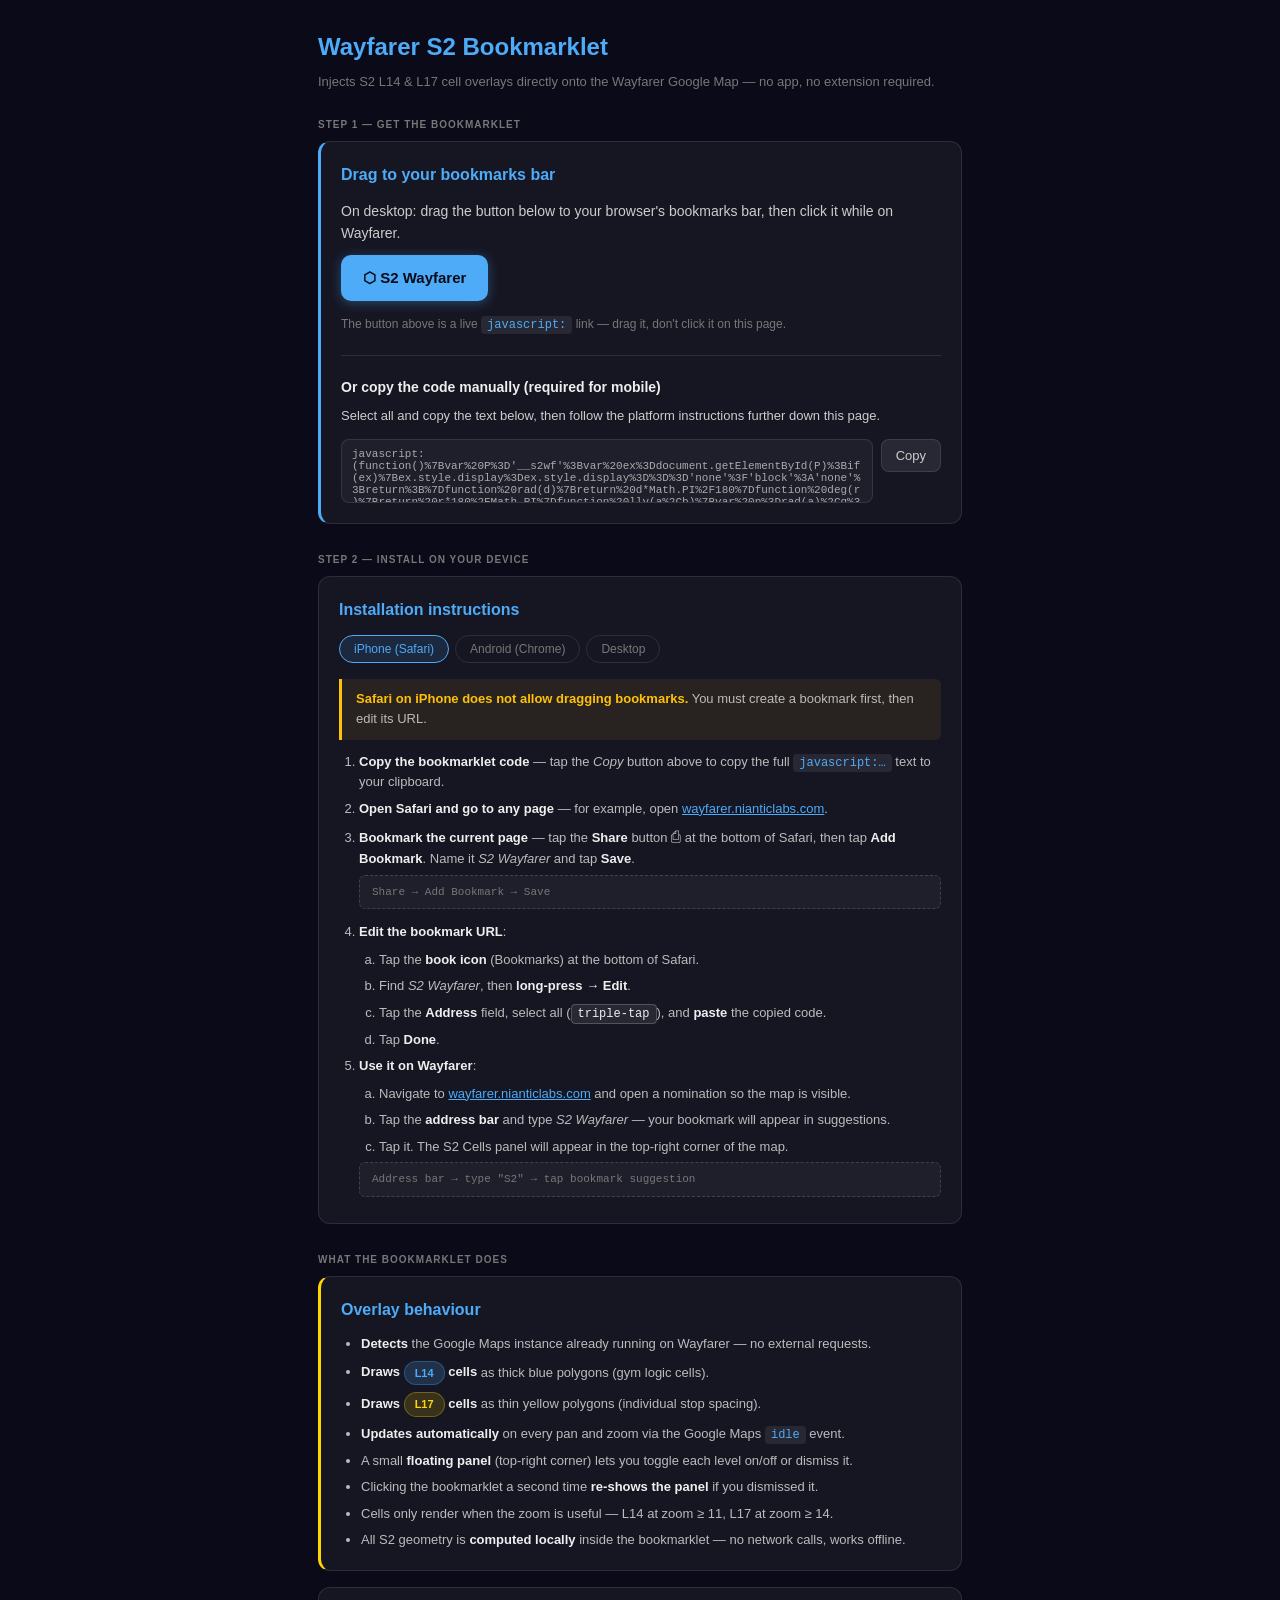
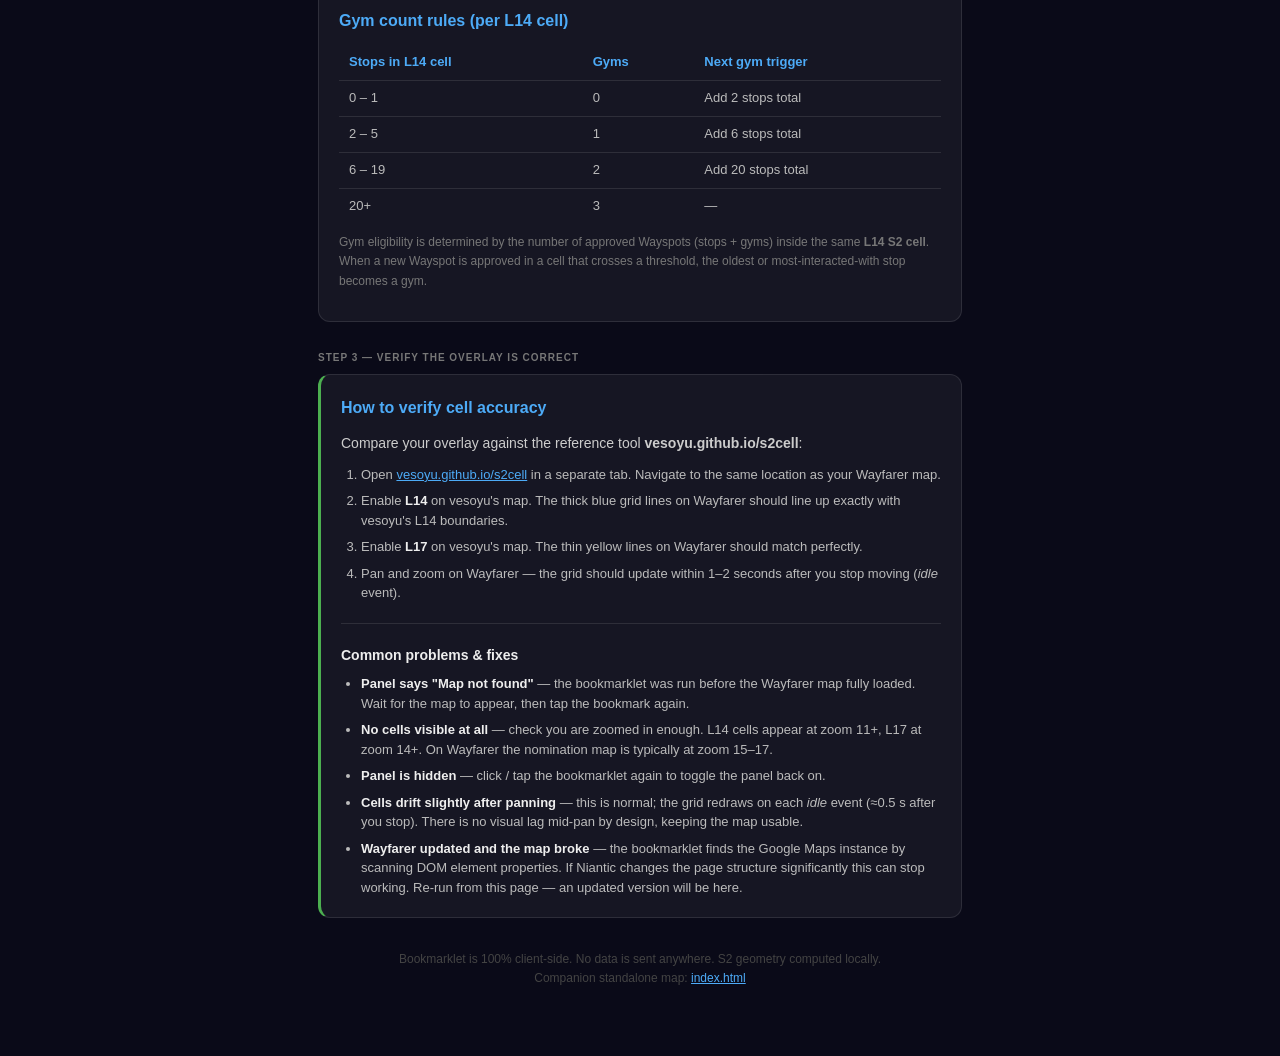
==== bookmarklet.html @ b5fcd674 "Initial release - Wayfarer S2 Map" ====
<!DOCTYPE html>
<html lang="en">
<head>
  <meta charset="UTF-8" />
  <meta name="viewport" content="width=device-width, initial-scale=1.0" />
  <title>Wayfarer S2 Bookmarklet — Install Guide</title>
  <style>
    *, *::before, *::after { box-sizing: border-box; margin: 0; padding: 0; }

    :root {
      --bg: #0a0a18;
      --surface: rgba(255,255,255,0.05);
      --border: rgba(255,255,255,0.1);
      --blue: #4dabf7;
      --yellow: #ffd600;
      --green: #4caf50;
      --red: #f44336;
      --text: #ccc;
      --muted: #777;
      --radius: 12px;
    }

    html { background: var(--bg); }

    body {
      font-family: -apple-system, BlinkMacSystemFont, 'Segoe UI', Roboto, sans-serif;
      background: var(--bg);
      color: var(--text);
      max-width: 680px;
      margin: 0 auto;
      padding: 28px 18px 60px;
      line-height: 1.6;
    }

    /* ── Typography ── */
    h1 { font-size: 24px; color: var(--blue); margin-bottom: 6px; }
    h2 { font-size: 16px; color: var(--blue); margin-bottom: 12px; }
    h3 { font-size: 14px; color: #eee; margin: 16px 0 8px; }
    p  { font-size: 14px; color: var(--text); margin-bottom: 10px; }

    a { color: var(--blue); }

    code, kbd {
      background: rgba(255,255,255,0.08);
      padding: 2px 6px;
      border-radius: 4px;
      font-family: 'SF Mono', 'Fira Code', monospace;
      font-size: 12px;
      color: var(--blue);
    }

    kbd {
      border: 1px solid rgba(255,255,255,0.2);
      color: #eee;
    }

    /* ── Cards ── */
    .card {
      background: var(--surface);
      border: 1px solid var(--border);
      border-radius: var(--radius);
      padding: 20px;
      margin-bottom: 16px;
    }

    .card-accent-blue  { border-left: 3px solid var(--blue); }
    .card-accent-yellow { border-left: 3px solid var(--yellow); }
    .card-accent-green  { border-left: 3px solid var(--green); }

    /* ── Bookmarklet drag button ── */
    #bm-link {
      display: inline-flex;
      align-items: center;
      gap: 8px;
      background: var(--blue);
      color: #0a0a18;
      text-decoration: none;
      font-weight: 800;
      font-size: 15px;
      padding: 11px 22px;
      border-radius: 10px;
      cursor: grab;
      user-select: none;
      box-shadow: 0 2px 12px rgba(77,171,247,0.35);
      margin-bottom: 10px;
    }
    #bm-link:active { cursor: grabbing; transform: scale(0.97); }

    /* ── Copy box ── */
    .copy-wrap {
      display: flex;
      gap: 8px;
      align-items: flex-start;
      margin-top: 12px;
    }

    #bm-text {
      flex: 1;
      background: rgba(255,255,255,0.04);
      border: 1px solid var(--border);
      border-radius: 8px;
      color: #aaa;
      font-family: 'SF Mono', monospace;
      font-size: 11px;
      padding: 8px 10px;
      resize: none;
      height: 64px;
      outline: none;
    }

    #bm-text:focus { border-color: var(--blue); }

    #copy-btn {
      background: rgba(255,255,255,0.08);
      border: 1px solid var(--border);
      color: #ccc;
      border-radius: 8px;
      padding: 8px 14px;
      font-size: 13px;
      cursor: pointer;
      white-space: nowrap;
      transition: all 0.15s;
    }
    #copy-btn:hover { background: rgba(255,255,255,0.13); color: #fff; }
    #copy-btn.copied { border-color: var(--green); color: var(--green); }

    /* ── Steps list ── */
    ol.steps, ul.steps {
      padding-left: 20px;
      display: flex;
      flex-direction: column;
      gap: 7px;
    }

    ol.steps li, ul.steps li {
      font-size: 13px;
      color: #bbb;
      line-height: 1.5;
    }

    ol.steps li strong, ul.steps li strong { color: #eee; }

    .step-img {
      display: block;
      background: rgba(255,255,255,0.04);
      border: 1px dashed rgba(255,255,255,0.15);
      border-radius: 6px;
      padding: 8px 12px;
      font-size: 11px;
      color: var(--muted);
      margin: 6px 0;
      font-family: monospace;
    }

    /* ── Platform tabs ── */
    .tab-group { display: flex; gap: 6px; margin-bottom: 16px; flex-wrap: wrap; }

    .tab {
      background: transparent;
      border: 1px solid var(--border);
      color: var(--muted);
      padding: 6px 14px;
      border-radius: 20px;
      font-size: 12px;
      cursor: pointer;
      transition: all 0.15s;
    }
    .tab.active {
      border-color: var(--blue);
      color: var(--blue);
      background: rgba(77,171,247,0.12);
    }

    .tab-panel { display: none; }
    .tab-panel.active { display: block; }

    /* ── Chip ── */
    .chip {
      display: inline-flex;
      align-items: center;
      gap: 5px;
      padding: 3px 10px;
      border-radius: 14px;
      font-size: 11px;
      font-weight: 700;
      vertical-align: middle;
    }
    .chip-blue { background: rgba(77,171,247,0.18); color: var(--blue); border: 1px solid rgba(77,171,247,0.3); }
    .chip-yellow { background: rgba(255,214,0,0.15); color: var(--yellow); border: 1px solid rgba(255,214,0,0.3); }

    /* ── Divider ── */
    hr { border: none; border-top: 1px solid var(--border); margin: 20px 0; }

    /* ── Gym table ── */
    table { width: 100%; border-collapse: collapse; font-size: 13px; }
    th, td { padding: 7px 10px; text-align: left; border-bottom: 1px solid var(--border); }
    th { color: var(--blue); font-weight: 700; }
    td { color: #bbb; }
    tr:last-child td { border-bottom: none; }

    /* ── Section anchor ── */
    .section-label {
      font-size: 10px;
      font-weight: 700;
      letter-spacing: 1px;
      color: var(--muted);
      text-transform: uppercase;
      margin-bottom: 8px;
    }

    /* ── Header row ── */
    .page-header { margin-bottom: 24px; }
    .page-header p { color: var(--muted); font-size: 13px; }

    /* ── Note box ── */
    .note {
      background: rgba(255,193,7,0.08);
      border-left: 3px solid #ffc107;
      border-radius: 0 6px 6px 0;
      padding: 10px 14px;
      font-size: 13px;
      color: #bbb;
      margin-bottom: 12px;
    }
    .note strong { color: #ffc107; }
  </style>
</head>
<body>

  <div class="page-header">
    <h1>Wayfarer S2 Bookmarklet</h1>
    <p>Injects S2 L14 &amp; L17 cell overlays directly onto the Wayfarer Google Map — no app, no extension required.</p>
  </div>

  <!-- ══════════════════════════════════════════════════════════════
       SECTION 1 — THE BOOKMARKLET
  ════════════════════════════════════════════════════════════════ -->

  <div class="section-label">Step 1 — Get the bookmarklet</div>

  <div class="card card-accent-blue">
    <h2>Drag to your bookmarks bar</h2>
    <p>On desktop: drag the button below to your browser's bookmarks bar, then click it while on Wayfarer.</p>

    <a id="bm-link" title="Drag me to your bookmarks bar — do not click here">
      ⬡ S2 Wayfarer
    </a>

    <p style="color:var(--muted);font-size:12px;margin-top:4px;">
      The button above is a live <code>javascript:</code> link — drag it, don't click it on this page.
    </p>

    <hr>

    <h3>Or copy the code manually (required for mobile)</h3>
    <p style="font-size:13px;">Select all and copy the text below, then follow the platform instructions further down this page.</p>

    <div class="copy-wrap">
      <textarea id="bm-text" readonly spellcheck="false" autocomplete="off"></textarea>
      <button id="copy-btn" onclick="copyCode()">Copy</button>
    </div>
  </div>

  <!-- ══════════════════════════════════════════════════════════════
       SECTION 2 — PLATFORM INSTRUCTIONS
  ════════════════════════════════════════════════════════════════ -->

  <div class="section-label" style="margin-top:28px;">Step 2 — Install on your device</div>

  <div class="card">
    <h2>Installation instructions</h2>

    <div class="tab-group">
      <button class="tab active" onclick="switchTab('ios')">iPhone (Safari)</button>
      <button class="tab" onclick="switchTab('android')">Android (Chrome)</button>
      <button class="tab" onclick="switchTab('desktop')">Desktop</button>
    </div>

    <!-- iOS Safari -->
    <div id="tab-ios" class="tab-panel active">
      <div class="note">
        <strong>Safari on iPhone does not allow dragging bookmarks.</strong> You must create a bookmark first, then edit its URL.
      </div>
      <ol class="steps">
        <li>
          <strong>Copy the bookmarklet code</strong> — tap the <em>Copy</em> button above to copy the full <code>javascript:…</code> text to your clipboard.
        </li>
        <li>
          <strong>Open Safari and go to any page</strong> — for example, open <a href="https://wayfarer.nianticlabs.com" target="_blank">wayfarer.nianticlabs.com</a>.
        </li>
        <li>
          <strong>Bookmark the current page</strong> — tap the <strong>Share</strong> button <span style="font-size:16px">⎙</span> at the bottom of Safari, then tap <strong>Add Bookmark</strong>. Name it <em>S2 Wayfarer</em> and tap <strong>Save</strong>.
          <span class="step-img">Share → Add Bookmark → Save</span>
        </li>
        <li>
          <strong>Edit the bookmark URL</strong>:
          <ol class="steps" style="margin-top:8px;list-style-type:lower-alpha;">
            <li>Tap the <strong>book icon</strong> (Bookmarks) at the bottom of Safari.</li>
            <li>Find <em>S2 Wayfarer</em>, then <strong>long-press → Edit</strong>.</li>
            <li>Tap the <strong>Address</strong> field, select all (<kbd>triple-tap</kbd>), and <strong>paste</strong> the copied code.</li>
            <li>Tap <strong>Done</strong>.</li>
          </ol>
        </li>
        <li>
          <strong>Use it on Wayfarer</strong>:
          <ol class="steps" style="margin-top:8px;list-style-type:lower-alpha;">
            <li>Navigate to <a href="https://wayfarer.nianticlabs.com" target="_blank">wayfarer.nianticlabs.com</a> and open a nomination so the map is visible.</li>
            <li>Tap the <strong>address bar</strong> and type <em>S2 Wayfarer</em> — your bookmark will appear in suggestions.</li>
            <li>Tap it. The S2 Cells panel will appear in the top-right corner of the map.</li>
          </ol>
          <span class="step-img">Address bar → type "S2" → tap bookmark suggestion</span>
        </li>
      </ol>
    </div>

    <!-- Android Chrome -->
    <div id="tab-android" class="tab-panel">
      <div class="note">
        <strong>Chrome on Android does not allow dragging bookmarks.</strong> Create a bookmark first, then edit it.
      </div>
      <ol class="steps">
        <li>
          <strong>Copy the bookmarklet code</strong> — tap <em>Copy</em> above.
        </li>
        <li>
          <strong>Bookmark any page</strong> — open Chrome, tap the <strong>⋮ menu → Star / Bookmark this page</strong>. Name it <em>S2 Wayfarer</em> and save.
          <span class="step-img">⋮ → Bookmark this page → Edit name → Save</span>
        </li>
        <li>
          <strong>Edit the bookmark URL</strong>:
          <ol class="steps" style="margin-top:8px;list-style-type:lower-alpha;">
            <li>Tap the <strong>address bar</strong>, type <em>S2 Wayfarer</em> to surface the bookmark, then <strong>long-press the bookmark → Edit</strong>.</li>
            <li>Clear the <strong>URL</strong> field and paste the copied <code>javascript:…</code> code.</li>
            <li>Tap <strong>Save</strong>.</li>
          </ol>
        </li>
        <li>
          <strong>Use it on Wayfarer</strong>:
          <ol class="steps" style="margin-top:8px;list-style-type:lower-alpha;">
            <li>Go to <a href="https://wayfarer.nianticlabs.com" target="_blank">wayfarer.nianticlabs.com</a> and open a nomination map.</li>
            <li>Tap the address bar, type <em>S2</em>, and tap the <em>S2 Wayfarer</em> bookmark.</li>
            <li>The floating S2 panel will appear.</li>
          </ol>
        </li>
      </ol>
    </div>

    <!-- Desktop -->
    <div id="tab-desktop" class="tab-panel">
      <h3>Method A — Drag (easiest)</h3>
      <ol class="steps">
        <li>Make sure your <strong>bookmarks bar is visible</strong>:
          <ul class="steps" style="margin-top:6px;">
            <li>Chrome / Edge: <kbd>Ctrl+Shift+B</kbd> (Windows) or <kbd>⌘+Shift+B</kbd> (Mac)</li>
            <li>Firefox: <kbd>Ctrl+Shift+B</kbd> → View → Toolbars → Bookmarks Toolbar</li>
          </ul>
        </li>
        <li><strong>Drag</strong> the <strong>⬡ S2 Wayfarer</strong> button at the top of this page to your bookmarks bar.</li>
        <li>Navigate to <a href="https://wayfarer.nianticlabs.com" target="_blank">wayfarer.nianticlabs.com</a>, open a nomination, and <strong>click the bookmark</strong>.</li>
      </ol>

      <hr>

      <h3>Method B — Manual (if drag doesn't work)</h3>
      <ol class="steps">
        <li>Copy the <code>javascript:…</code> code from the box above.</li>
        <li>Right-click your bookmarks bar → <strong>Add page…</strong> (Chrome) or <strong>New Bookmark</strong> (Firefox).</li>
        <li>Set <strong>Name</strong> to <em>S2 Wayfarer</em> and paste the code into the <strong>URL</strong> field.</li>
        <li>Save and click the bookmark while on Wayfarer.</li>
      </ol>
    </div>
  </div>

  <!-- ══════════════════════════════════════════════════════════════
       SECTION 3 — HOW IT WORKS
  ════════════════════════════════════════════════════════════════ -->

  <div class="section-label" style="margin-top:28px;">What the bookmarklet does</div>

  <div class="card card-accent-yellow">
    <h2>Overlay behaviour</h2>
    <ul class="steps">
      <li><strong>Detects</strong> the Google Maps instance already running on Wayfarer — no external requests.</li>
      <li><strong>Draws <span class="chip chip-blue">L14</span> cells</strong> as thick blue polygons (gym logic cells).</li>
      <li><strong>Draws <span class="chip chip-yellow">L17</span> cells</strong> as thin yellow polygons (individual stop spacing).</li>
      <li><strong>Updates automatically</strong> on every pan and zoom via the Google Maps <code>idle</code> event.</li>
      <li>A small <strong>floating panel</strong> (top-right corner) lets you toggle each level on/off or dismiss it.</li>
      <li>Clicking the bookmarklet a second time <strong>re-shows the panel</strong> if you dismissed it.</li>
      <li>Cells only render when the zoom is useful — L14 at zoom ≥ 11, L17 at zoom ≥ 14.</li>
      <li>All S2 geometry is <strong>computed locally</strong> inside the bookmarklet — no network calls, works offline.</li>
    </ul>
  </div>

  <!-- ══════════════════════════════════════════════════════════════
       SECTION 4 — GYM LOGIC
  ════════════════════════════════════════════════════════════════ -->

  <div class="card">
    <h2>Gym count rules (per L14 cell)</h2>
    <table>
      <thead><tr><th>Stops in L14 cell</th><th>Gyms</th><th>Next gym trigger</th></tr></thead>
      <tbody>
        <tr><td>0 – 1</td><td>0</td><td>Add 2 stops total</td></tr>
        <tr><td>2 – 5</td><td>1</td><td>Add 6 stops total</td></tr>
        <tr><td>6 – 19</td><td>2</td><td>Add 20 stops total</td></tr>
        <tr><td>20+</td><td>3</td><td>—</td></tr>
      </tbody>
    </table>
    <p style="font-size:12px;color:var(--muted);margin-top:10px;">
      Gym eligibility is determined by the number of approved Wayspots (stops + gyms) inside the same <strong>L14 S2 cell</strong>. When a new Wayspot is approved in a cell that crosses a threshold, the oldest or most-interacted-with stop becomes a gym.
    </p>
  </div>

  <!-- ══════════════════════════════════════════════════════════════
       SECTION 5 — TESTING
  ════════════════════════════════════════════════════════════════ -->

  <div class="section-label" style="margin-top:28px;">Step 3 — Verify the overlay is correct</div>

  <div class="card card-accent-green">
    <h2>How to verify cell accuracy</h2>
    <p>Compare your overlay against the reference tool <strong>vesoyu.github.io/s2cell</strong>:</p>
    <ol class="steps">
      <li>Open <a href="https://vesoyu.github.io/s2cell" target="_blank">vesoyu.github.io/s2cell</a> in a separate tab. Navigate to the same location as your Wayfarer map.</li>
      <li>Enable <strong>L14</strong> on vesoyu's map. The thick blue grid lines on Wayfarer should line up exactly with vesoyu's L14 boundaries.</li>
      <li>Enable <strong>L17</strong> on vesoyu's map. The thin yellow lines on Wayfarer should match perfectly.</li>
      <li>Pan and zoom on Wayfarer — the grid should update within 1–2 seconds after you stop moving (<em>idle</em> event).</li>
    </ol>

    <hr>

    <h3>Common problems &amp; fixes</h3>
    <ul class="steps">
      <li>
        <strong>Panel says "Map not found"</strong> — the bookmarklet was run before the Wayfarer map fully loaded.
        Wait for the map to appear, then tap the bookmark again.
      </li>
      <li>
        <strong>No cells visible at all</strong> — check you are zoomed in enough. L14 cells appear at zoom 11+, L17 at zoom 14+. On Wayfarer the nomination map is typically at zoom 15–17.
      </li>
      <li>
        <strong>Panel is hidden</strong> — click / tap the bookmarklet again to toggle the panel back on.
      </li>
      <li>
        <strong>Cells drift slightly after panning</strong> — this is normal; the grid redraws on each <em>idle</em> event (≈0.5 s after you stop). There is no visual lag mid-pan by design, keeping the map usable.
      </li>
      <li>
        <strong>Wayfarer updated and the map broke</strong> — the bookmarklet finds the Google Maps instance by scanning DOM element properties. If Niantic changes the page structure significantly this can stop working. Re-run from this page — an updated version will be here.
      </li>
    </ul>
  </div>

  <!-- ══════════════════════════════════════════════════════════════
       FOOTER
  ════════════════════════════════════════════════════════════════ -->

  <p style="text-align:center;font-size:12px;color:#444;margin-top:32px;">
    Bookmarklet is 100% client-side. No data is sent anywhere. S2 geometry computed locally.<br>
    Companion standalone map: <a href="index.html">index.html</a>
  </p>

  <script>
    // ─────────────────────────────────────────────────────────────────
    // THE BOOKMARKLET SOURCE
    // Written as readable JS here; encoded below for the actual link.
    // ─────────────────────────────────────────────────────────────────
    var BM_SOURCE = (function(){
      // Return the raw JS string (not yet wrapped in javascript:)
      // This is a function so the source can be read cleanly in devtools.
      return [
        "(function(){",
        "var P='__s2wf';",
        "var ex=document.getElementById(P);",
        "if(ex){ex.style.display=ex.style.display==='none'?'block':'none';return;}",

        // ── S2 Math ──────────────────────────────────────────────────
        "function rad(d){return d*Math.PI/180}",
        "function deg(r){return r*180/Math.PI}",
        "function llv(a,b){var p=rad(a),q=rad(b);return{x:Math.cos(p)*Math.cos(q),y:Math.cos(p)*Math.sin(q),z:Math.sin(p)}}",
        "function vll(v){return{lat:deg(Math.atan2(v.z,Math.sqrt(v.x*v.x+v.y*v.y))),lng:deg(Math.atan2(v.y,v.x))}}",
        "function vfuv(p){",
          "var ax=Math.abs(p.x),ay=Math.abs(p.y),az=Math.abs(p.z),f,u,v;",
          "if(ax>ay&&ax>az){f=p.x>0?0:3;u=f===0?p.y/p.x:-p.y/p.x;v=f===0?p.z/p.x:-p.z/p.x}",
          "else if(ay>az){f=p.y>0?1:4;u=f===1?-p.x/p.y:p.x/p.y;v=f===1?p.z/p.y:-p.z/p.y}",
          "else{f=p.z>0?2:5;u=f===2?-p.x/p.z:p.x/p.z;v=f===2?-p.y/p.z:p.y/p.z}",
          "return{f:f,u:u,v:v}",
        "}",
        "function u2s(u){return u>=0?0.5*Math.sqrt(1+3*u):1-0.5*Math.sqrt(1-3*u)}",
        "function s2u(s){return s>=0.5?(4*s*s-1)/3:(1-4*(1-s)*(1-s))/3}",
        "function s2ij(s,lv){var c=1<<lv;return Math.max(0,Math.min(c-1,Math.floor(s*c)))}",
        "function crnrs(f,i,j,lv){",
          "var sc=1/(1<<lv);",
          "function sp(di,dj){",
            "var si=(i+di)*sc,sj=(j+dj)*sc,u=s2u(si),v=s2u(sj),w,ln;",
            "switch(f){",
              "case 0:w={x:1,y:u,z:v};break;",
              "case 1:w={x:-u,y:1,z:v};break;",
              "case 2:w={x:-u,y:-v,z:1};break;",
              "case 3:w={x:-1,y:-v,z:-u};break;",
              "case 4:w={x:v,y:-1,z:-u};break;",
              "case 5:w={x:v,y:u,z:-1};break;",
            "}",
            "ln=Math.sqrt(w.x*w.x+w.y*w.y+w.z*w.z);",
            "return vll({x:w.x/ln,y:w.y/ln,z:w.z/ln})",
          "}",
          "return[sp(0,0),sp(1,0),sp(1,1),sp(0,1)]",
        "}",
        "function gcells(s1,w1,n1,e1,lv){",
          "var cs=[],seen={},ST=lv>=17?28:12,lt=(n1-s1)/ST,lg=(e1-w1)/ST,r,c,la,lo,xv,fv,ii,jj,k;",
          "for(r=0;r<=ST;r++){",
            "for(c=0;c<=ST;c++){",
              "la=s1+r*lt;lo=w1+c*lg;",
              "if(la<-85||la>85)continue;",
              "xv=llv(la,lo);fv=vfuv(xv);",
              "ii=s2ij(u2s(fv.u),lv);jj=s2ij(u2s(fv.v),lv);",
              "k=fv.f+','+ii+','+jj;",
              "if(seen[k])continue;seen[k]=1;",
              "cs.push(crnrs(fv.f,ii,jj,lv))",
            "}",
          "}",
          "return cs",
        "}",

        // ── Find Google Maps instance ────────────────────────────────
        "function fmap(){",
          "if(!window.google||!window.google.maps||!window.google.maps.Map)return null;",
          "var ds=document.querySelectorAll('div'),i,el,ks,j,v;",
          "for(i=0;i<ds.length;i++){",
            "el=ds[i];ks=Object.keys(el);",
            "for(j=0;j<ks.length;j++){",
              "try{v=el[ks[j]];if(v instanceof window.google.maps.Map)return v}catch(e){}",
            "}",
          "}",
          "return null",
        "}",

        // ── Overlay state ────────────────────────────────────────────
        "var gm=null,po={l14:[],l17:[]},sh={l14:true,l17:true};",
        "function clr(lv){for(var i=0;i<po[lv].length;i++)po[lv][i].setMap(null);po[lv]=[]}",
        "function draw(){",
          "if(!gm)return;",
          "var b=gm.getBounds();if(!b)return;",
          "var sw=b.getSouthWest(),ne=b.getNorthEast(),z=gm.getZoom();",
          "clr('l14');clr('l17');",
          "if(sh.l14&&z>=11){",
            "gcells(sw.lat(),sw.lng(),ne.lat(),ne.lng(),14).forEach(function(c){",
              "po.l14.push(new window.google.maps.Polygon({",
                "paths:c.map(function(p){return{lat:p.lat,lng:p.lng}}),",
                "strokeColor:'#4dabf7',strokeWeight:3,strokeOpacity:.9,",
                "fillOpacity:.04,fillColor:'#4dabf7',map:gm",
              "}))",
            "})",
          "}",
          "if(sh.l17&&z>=14){",
            "gcells(sw.lat(),sw.lng(),ne.lat(),ne.lng(),17).forEach(function(c){",
              "po.l17.push(new window.google.maps.Polygon({",
                "paths:c.map(function(p){return{lat:p.lat,lng:p.lng}}),",
                "strokeColor:'#ffd600',strokeWeight:1.5,strokeOpacity:.85,",
                "fillOpacity:0,map:gm",
              "}))",
            "})",
          "}",
        "}",

        // ── Panel button factory ─────────────────────────────────────
        "function mkb(lbl,col,act,cb){",
          "var b=document.createElement('button'),on=act;",
          "function upd(){",
            "b.style.cssText='padding:6px 0;border-radius:6px;border:2px solid '+(on?col:'rgba(255,255,255,.2)')+",
              "';background:'+(on?col+'28':'transparent')+",
              "';color:'+(on?col:'#666')+",
              "';font-size:13px;font-weight:700;cursor:pointer;width:100%;font-family:inherit'",
          "}",
          "b.textContent=lbl;upd();",
          "b.addEventListener('click',function(){on=!on;upd();cb(on)});",
          "return b",
        "}",

        // ── Build panel ──────────────────────────────────────────────
        "var pn=document.createElement('div');",
        "pn.id=P;",
        "pn.style.cssText='position:fixed;top:70px;right:10px;z-index:2147483647;"+
          "background:rgba(8,8,22,.93);border:1px solid rgba(255,255,255,.15);"+
          "border-radius:10px;padding:10px;font-family:-apple-system,sans-serif;"+
          "color:#eee;box-shadow:0 4px 24px rgba(0,0,0,.65);"+
          "display:flex;flex-direction:column;gap:7px;min-width:108px';",

        "var hd=document.createElement('div');",
        "hd.style.cssText='display:flex;justify-content:space-between;align-items:center';",
        "var tl=document.createElement('span');",
        "tl.textContent='S2 Cells';",
        "tl.style.cssText='font-weight:700;color:#4fc3f7;font-size:12px';",
        "var xb=document.createElement('button');",
        "xb.textContent='\\u2715';",
        "xb.style.cssText='background:none;border:none;color:#777;cursor:pointer;font-size:15px;padding:0;line-height:1;font-family:inherit';",
        "xb.addEventListener('click',function(){pn.style.display='none'});",
        "hd.appendChild(tl);hd.appendChild(xb);pn.appendChild(hd);",

        "pn.appendChild(mkb('L14','#4dabf7',true,function(on){sh.l14=on;on?draw():clr('l14')}));",
        "pn.appendChild(mkb('L17','#ffd600',true,function(on){sh.l17=on;on?draw():clr('l17')}));",

        "var st=document.createElement('div');",
        "st.style.cssText='font-size:10px;color:#555;text-align:center';",
        "st.textContent='Locating map\\u2026';",
        "pn.appendChild(st);",
        "document.body.appendChild(pn);",

        // ── Init with retry ──────────────────────────────────────────
        "var att=0;",
        "function init(){",
          "gm=fmap();",
          "if(gm){",
            "st.style.color='#4caf50';st.textContent='\\u2714 Active';",
            "window.google.maps.event.addListener(gm,'idle',draw);",
            "draw()",
          "}else if(att++<8){",
            "setTimeout(init,700)",
          "}else{",
            "st.style.color='#f66';st.textContent='Map not found'",
          "}",
        "}",
        "init()",
        "})();"
      ].join('');
    })();

    // ── Wire up the page ──────────────────────────────────────────
    var fullUrl = 'javascript:' + encodeURIComponent(BM_SOURCE);

    // Set drag link href
    document.getElementById('bm-link').href = fullUrl;

    // Populate textarea
    document.getElementById('bm-text').value = fullUrl;

    // Copy button
    function copyCode() {
      var ta = document.getElementById('bm-text');
      var btn = document.getElementById('copy-btn');
      ta.select();
      ta.setSelectionRange(0, 99999);
      try {
        navigator.clipboard.writeText(ta.value).then(function() {
          btn.textContent = 'Copied!';
          btn.classList.add('copied');
          setTimeout(function() {
            btn.textContent = 'Copy';
            btn.classList.remove('copied');
          }, 2000);
        });
      } catch (e) {
        document.execCommand('copy');
        btn.textContent = 'Copied!';
        btn.classList.add('copied');
        setTimeout(function() {
          btn.textContent = 'Copy';
          btn.classList.remove('copied');
        }, 2000);
      }
    }

    // Platform tabs
    function switchTab(id) {
      document.querySelectorAll('.tab').forEach(function(t) { t.classList.remove('active'); });
      document.querySelectorAll('.tab-panel').forEach(function(p) { p.classList.remove('active'); });
      document.getElementById('tab-' + id).classList.add('active');
      event.target.classList.add('active');
    }
  </script>
</body>
</html>
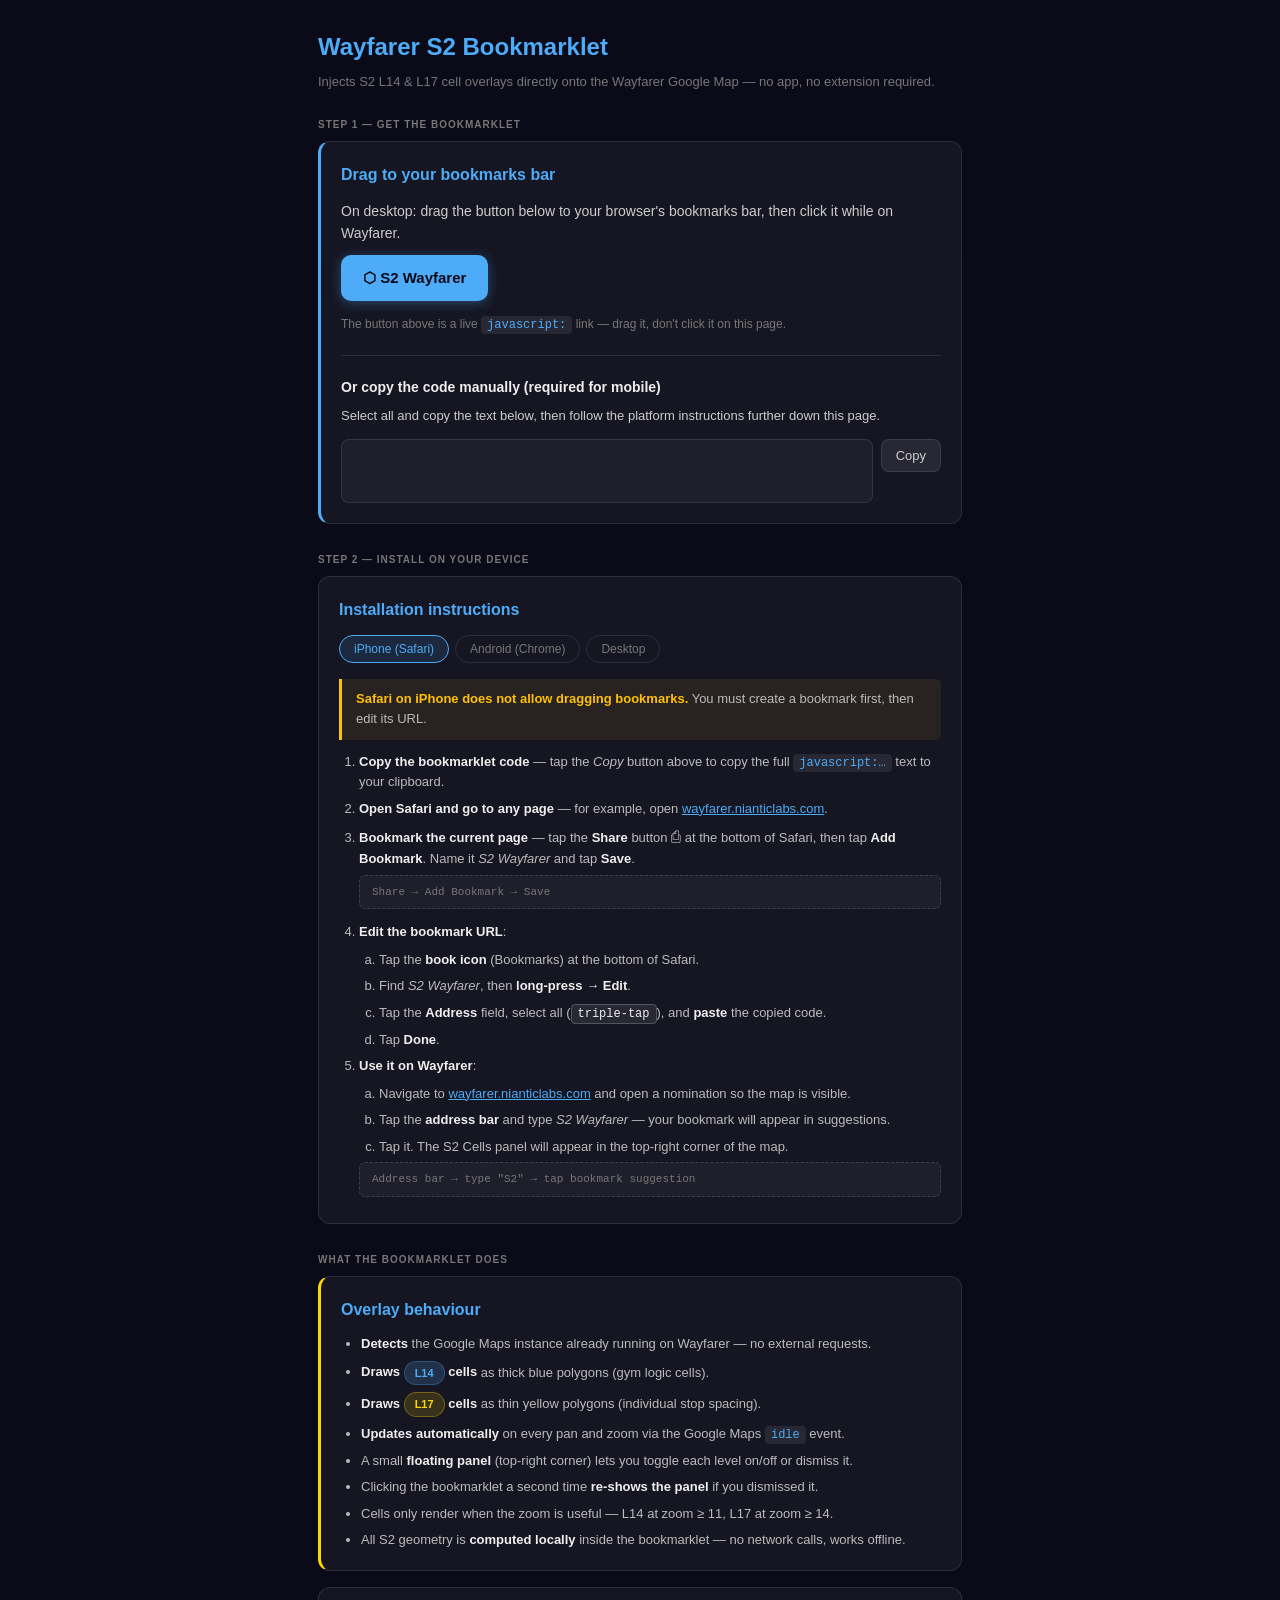
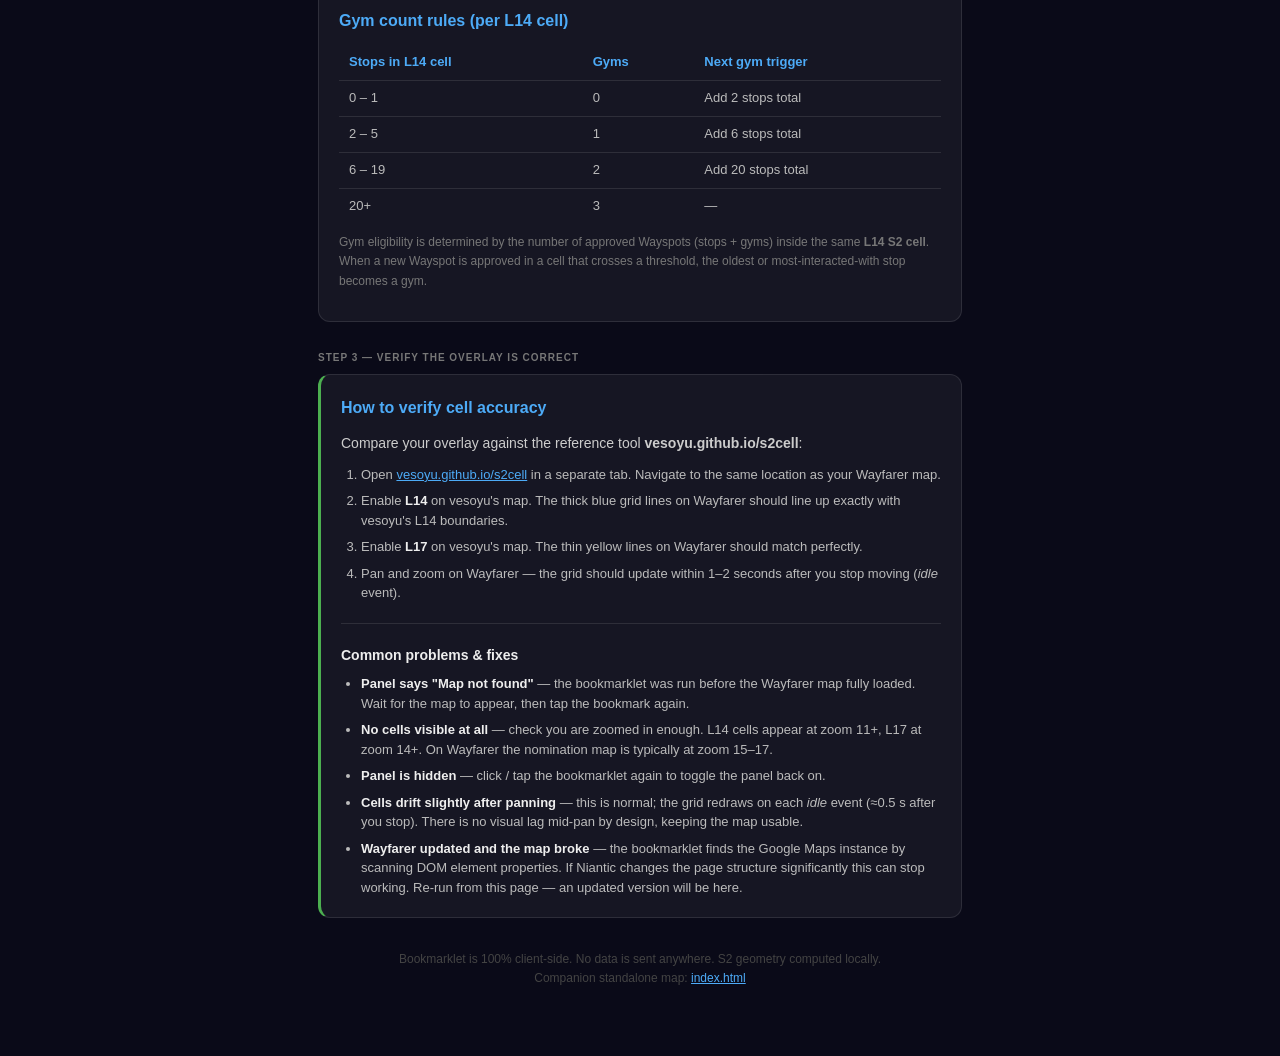
==== commit 7beaaf7c: "Fix bookmarklet map detection for Angular-based Wayfarer mapview - Walk 40 levels up from .gm-style " ====
--- a/bookmarklet.html
+++ b/bookmarklet.html
@@ -461,13 +461,367 @@
 
   <script>
     // ─────────────────────────────────────────────────────────────────
-    // THE BOOKMARKLET SOURCE
-    // Written as readable JS here; encoded below for the actual link.
+    // BOOKMARKLET — written as a real JS function so it has syntax
+    // highlighting and can be linted. toString() serialises it for the
+    // javascript: URL. Keep everything self-contained inside the fn.
     // ─────────────────────────────────────────────────────────────────
-    var BM_SOURCE = (function(){
-      // Return the raw JS string (not yet wrapped in javascript:)
-      // This is a function so the source can be read cleanly in devtools.
-      return [
+    function BOOKMARKLET_FN() {
+
+      // ── Guard: toggle panel if already injected ───────────────────
+      var P = '__s2wf';
+      var ex = document.getElementById(P);
+      if (ex) { ex.style.display = ex.style.display === 'none' ? 'block' : 'none'; return; }
+
+      // ── S2 Math ───────────────────────────────────────────────────
+      function rad(d) { return d * Math.PI / 180; }
+      function deg(r) { return r * 180 / Math.PI; }
+      function llv(a, b) {
+        var p = rad(a), q = rad(b);
+        return { x: Math.cos(p) * Math.cos(q), y: Math.cos(p) * Math.sin(q), z: Math.sin(p) };
+      }
+      function vll(v) {
+        return { lat: deg(Math.atan2(v.z, Math.sqrt(v.x*v.x + v.y*v.y))), lng: deg(Math.atan2(v.y, v.x)) };
+      }
+      function vfuv(p) {
+        var ax = Math.abs(p.x), ay = Math.abs(p.y), az = Math.abs(p.z), f, u, v;
+        if (ax > ay && ax > az) {
+          f = p.x > 0 ? 0 : 3; u = f===0 ? p.y/p.x : -p.y/p.x; v = f===0 ? p.z/p.x : -p.z/p.x;
+        } else if (ay > az) {
+          f = p.y > 0 ? 1 : 4; u = f===1 ? -p.x/p.y : p.x/p.y; v = f===1 ? p.z/p.y : -p.z/p.y;
+        } else {
+          f = p.z > 0 ? 2 : 5; u = f===2 ? -p.x/p.z : p.x/p.z; v = f===2 ? -p.y/p.z : p.y/p.z;
+        }
+        return { f: f, u: u, v: v };
+      }
+      function u2s(u) { return u >= 0 ? 0.5*Math.sqrt(1+3*u) : 1-0.5*Math.sqrt(1-3*u); }
+      function s2u(s) { return s >= 0.5 ? (4*s*s-1)/3 : (1-4*(1-s)*(1-s))/3; }
+      function s2ij(s, lv) { var c = 1<<lv; return Math.max(0, Math.min(c-1, Math.floor(s*c))); }
+      function crnrs(f, i, j, lv) {
+        var sc = 1/(1<<lv);
+        function sp(di, dj) {
+          var si=(i+di)*sc, sj=(j+dj)*sc, u=s2u(si), v=s2u(sj), w, ln;
+          switch(f) {
+            case 0: w={x:1,y:u,z:v}; break; case 1: w={x:-u,y:1,z:v}; break;
+            case 2: w={x:-u,y:-v,z:1}; break; case 3: w={x:-1,y:-v,z:-u}; break;
+            case 4: w={x:v,y:-1,z:-u}; break; case 5: w={x:v,y:u,z:-1}; break;
+          }
+          ln = Math.sqrt(w.x*w.x + w.y*w.y + w.z*w.z);
+          return vll({x:w.x/ln, y:w.y/ln, z:w.z/ln});
+        }
+        return [sp(0,0), sp(1,0), sp(1,1), sp(0,1)];
+      }
+      function gcells(s1, w1, n1, e1, lv) {
+        var cs=[], seen={}, ST=lv>=17?28:12, lt=(n1-s1)/ST, lg=(e1-w1)/ST;
+        for (var r=0; r<=ST; r++) {
+          for (var c=0; c<=ST; c++) {
+            var la=s1+r*lt, lo=w1+c*lg;
+            if (la<-85||la>85) continue;
+            var xv=llv(la,lo), fv=vfuv(xv);
+            var ii=s2ij(u2s(fv.u),lv), jj=s2ij(u2s(fv.v),lv);
+            var k=fv.f+','+ii+','+jj;
+            if (seen[k]) continue; seen[k]=1;
+            cs.push(crnrs(fv.f,ii,jj,lv));
+          }
+        }
+        return cs;
+      }
+
+      // ── Toast notification ────────────────────────────────────────
+      function showToast(msg) {
+        var t = document.createElement('div');
+        t.style.cssText = 'position:fixed;bottom:80px;left:50%;transform:translateX(-50%);' +
+          'background:rgba(10,10,25,.96);color:#fff;padding:10px 22px;border-radius:20px;' +
+          'font-size:13px;z-index:2147483647;pointer-events:none;white-space:nowrap;' +
+          'border:1px solid rgba(255,255,255,.15);font-family:-apple-system,sans-serif;' +
+          'box-shadow:0 4px 20px rgba(0,0,0,.5)';
+        t.textContent = msg;
+        document.body.appendChild(t);
+        setTimeout(function() { try { document.body.removeChild(t); } catch(e) {} }, 3500);
+      }
+
+      // ── State ─────────────────────────────────────────────────────
+      var gm = null, po = {l14:[], l17:[]}, sh = {l14:true, l17:true};
+      var stEl = null, retryTimer = null;
+
+      // ── Draw cells ────────────────────────────────────────────────
+      function clr(lv) { for (var i=0; i<po[lv].length; i++) po[lv][i].setMap(null); po[lv]=[]; }
+      function draw() {
+        if (!gm) return;
+        var b = gm.getBounds(); if (!b) return;
+        var sw=b.getSouthWest(), ne=b.getNorthEast(), z=gm.getZoom();
+        clr('l14'); clr('l17');
+        if (sh.l14 && z>=11) {
+          gcells(sw.lat(),sw.lng(),ne.lat(),ne.lng(),14).forEach(function(c) {
+            po.l14.push(new window.google.maps.Polygon({
+              paths: c.map(function(p){return{lat:p.lat,lng:p.lng};}),
+              strokeColor:'#4dabf7', strokeWeight:3, strokeOpacity:.9,
+              fillOpacity:.04, fillColor:'#4dabf7', map:gm
+            }));
+          });
+        }
+        if (sh.l17 && z>=14) {
+          gcells(sw.lat(),sw.lng(),ne.lat(),ne.lng(),17).forEach(function(c) {
+            po.l17.push(new window.google.maps.Polygon({
+              paths: c.map(function(p){return{lat:p.lat,lng:p.lng};}),
+              strokeColor:'#ffd600', strokeWeight:1.5, strokeOpacity:.85,
+              fillOpacity:0, map:gm
+            }));
+          });
+        }
+      }
+
+      // ── On map found ──────────────────────────────────────────────
+      function onMapFound(instance) {
+        if (gm) return;
+        gm = instance;
+        if (retryTimer) { clearInterval(retryTimer); retryTimer = null; }
+        if (stEl) { stEl.style.color='#4caf50'; stEl.textContent='✔ Active'; }
+        showToast('Map found! Drawing cells…');
+        window.google.maps.event.addListener(gm, 'idle', draw);
+        draw();
+      }
+
+      // ── Map finder: check one object for a Map instance ───────────
+      // Checks direct properties (including non-enumerable) and also
+      // traverses one level into arrays/sub-objects (covers Angular
+      // component state stored in __ngContext__ arrays).
+      function checkObj(obj) {
+        if (!obj || typeof obj !== 'object') return null;
+        try { if (obj instanceof window.google.maps.Map) return obj; } catch(e) {}
+        var names;
+        try { names = Object.getOwnPropertyNames(obj); } catch(e) { names = []; }
+        for (var i=0; i<names.length; i++) {
+          try {
+            var v = obj[names[i]];
+            if (v && v instanceof window.google.maps.Map) return v;
+          } catch(e) {}
+        }
+        return null;
+      }
+
+      // ── Map finder: check a DOM element and its Angular context ───
+      function checkEl(el) {
+        if (!el) return null;
+        // Direct properties on the element
+        var r = checkObj(el);
+        if (r) return r;
+        // Angular 14+ stores component state in __ngContext__ (an array)
+        try {
+          var ctx = el.__ngContext__;
+          if (ctx) {
+            var arr = Array.isArray(ctx) ? ctx : Object.values(ctx);
+            for (var i=0; i<arr.length; i++) {
+              try {
+                var item = arr[i];
+                if (!item || typeof item !== 'object') continue;
+                // Direct match
+                var m = checkObj(item);
+                if (m) return m;
+                // One level deeper into sub-objects (e.g. service.mapRef.googleMap)
+                var subkeys = Object.keys(item);
+                for (var j=0; j<subkeys.length && j<60; j++) {
+                  try {
+                    var sub = item[subkeys[j]];
+                    if (sub && typeof sub === 'object') {
+                      var m2 = checkObj(sub);
+                      if (m2) return m2;
+                    }
+                  } catch(e) {}
+                }
+              } catch(e) {}
+            }
+          }
+        } catch(e) {}
+        return null;
+      }
+
+      // ── Map finder: full DOM + Angular + window scan ──────────────
+      function scanForMap() {
+        if (!window.google || !window.google.maps || !window.google.maps.Map) return null;
+
+        // Walk UP from .gm-style — go 40 levels to cover any Angular nesting depth.
+        // The map instance is typically stored on the Angular component element that
+        // wraps the Maps container, which can be many levels above .gm-style.
+        var gms = document.querySelector('.gm-style');
+        if (gms) {
+          var el = gms.parentElement;
+          for (var d=0; d<40 && el; d++) {
+            var r = checkEl(el);
+            if (r) return r;
+            el = el.parentElement;
+          }
+        }
+
+        // Broad scan: every element on the page (catches shadow roots too)
+        var allEls = document.querySelectorAll('*');
+        for (var i=0; i<allEls.length; i++) {
+          var f = checkEl(allEls[i]);
+          if (f) return f;
+        }
+
+        // Angular 14+ injector API (window.ng.getInjector)
+        try {
+          if (window.ng && window.ng.getInjector) {
+            var root = document.querySelector('app-root') || document.body;
+            var inj = window.ng.getInjector(root);
+            if (inj && inj._records) {
+              inj._records.forEach(function(rec) {
+                if (gm) return;
+                try {
+                  var svc = rec && rec.value;
+                  if (!svc || typeof svc !== 'object') return;
+                  var fm = checkObj(svc);
+                  if (fm) { gm = fm; return; }
+                  Object.keys(svc).forEach(function(k) {
+                    if (gm) return;
+                    try {
+                      var sub = svc[k];
+                      if (sub && typeof sub === 'object') {
+                        var fm2 = checkObj(sub);
+                        if (fm2) gm = fm2;
+                      }
+                    } catch(e) {}
+                  });
+                } catch(e) {}
+              });
+              if (gm) return gm;
+            }
+          }
+        } catch(e) {}
+
+        // Window-level globals (works if the app stores map in a global var)
+        try {
+          var wk = Object.keys(window);
+          for (var j=0; j<wk.length; j++) {
+            try { var v2=window[wk[j]]; if (v2 && v2 instanceof window.google.maps.Map) return v2; } catch(e) {}
+          }
+        } catch(e) {}
+
+        return null;
+      }
+
+      // ── Map finder: prototype-method patching ─────────────────────
+      // Patches google.maps.Map.prototype so the NEXT time ANY map method
+      // is called (by the page's own code) we capture `this` as the instance.
+      // Then dispatches several events to provoke the existing map to fire.
+      function installProtoCapture() {
+        if (!window.google || !window.google.maps || !window.google.maps.Map) return;
+        var proto = window.google.maps.Map.prototype;
+        var methods = ['getBounds','getCenter','getZoom','setCenter','panTo','setZoom',
+                       'fitBounds','setMapTypeId','getDiv','panBy','setOptions'];
+        var originals = {}, done = false;
+        methods.forEach(function(m) {
+          if (!proto[m]) return;
+          try {
+            originals[m] = proto[m];
+            proto[m] = function() {
+              if (!done && !gm) {
+                done = true;
+                methods.forEach(function(k) { try { if (originals[k]) proto[k]=originals[k]; } catch(e) {} });
+                onMapFound(this);
+              }
+              return originals[m].apply(this, arguments);
+            };
+          } catch(e) {}
+        });
+        // Dispatch events on window AND on the map's container element.
+        // resize causes Google Maps to call getBounds/getCenter internally.
+        try { window.dispatchEvent(new Event('resize')); } catch(e) {}
+        try {
+          var gms2 = document.querySelector('.gm-style');
+          if (gms2 && gms2.parentElement) {
+            var cont = gms2.parentElement;
+            cont.dispatchEvent(new Event('resize', {bubbles:true}));
+            // mousemove inside the map container nudges Angular change detection
+            cont.dispatchEvent(new MouseEvent('mousemove', {bubbles:true, clientX:1, clientY:1}));
+          }
+        } catch(e) {}
+        // Trigger window scroll — some Angular map wrappers respond to this
+        try { window.dispatchEvent(new Event('scroll')); } catch(e) {}
+      }
+
+      // ── Panel button factory ──────────────────────────────────────
+      function mkb(lbl, col, act, cb) {
+        var b = document.createElement('button'), on = act;
+        function upd() {
+          b.style.cssText = 'padding:6px 0;border-radius:6px;border:2px solid ' +
+            (on?col:'rgba(255,255,255,.2)') + ';background:' + (on?col+'28':'transparent') +
+            ';color:' + (on?col:'#666') + ';font-size:13px;font-weight:700;cursor:pointer;width:100%;font-family:inherit';
+        }
+        b.textContent = lbl; upd();
+        b.addEventListener('click', function() { on=!on; upd(); cb(on); });
+        return b;
+      }
+
+      // ── Build floating panel ──────────────────────────────────────
+      var pn = document.createElement('div');
+      pn.id = P;
+      pn.style.cssText = 'position:fixed;top:70px;right:10px;z-index:2147483647;' +
+        'background:rgba(8,8,22,.93);border:1px solid rgba(255,255,255,.15);' +
+        'border-radius:10px;padding:10px;font-family:-apple-system,sans-serif;color:#eee;' +
+        'box-shadow:0 4px 24px rgba(0,0,0,.65);display:flex;flex-direction:column;gap:7px;min-width:108px';
+      var hd = document.createElement('div');
+      hd.style.cssText = 'display:flex;justify-content:space-between;align-items:center';
+      var tl = document.createElement('span');
+      tl.textContent = 'S2 Cells'; tl.style.cssText = 'font-weight:700;color:#4fc3f7;font-size:12px';
+      var xb = document.createElement('button');
+      xb.textContent = '✕';
+      xb.style.cssText = 'background:none;border:none;color:#777;cursor:pointer;font-size:15px;padding:0;line-height:1;font-family:inherit';
+      xb.addEventListener('click', function() { pn.style.display='none'; });
+      hd.appendChild(tl); hd.appendChild(xb); pn.appendChild(hd);
+      pn.appendChild(mkb('L14','#4dabf7',true,function(on){sh.l14=on; on?draw():clr('l14');}));
+      pn.appendChild(mkb('L17','#ffd600',true,function(on){sh.l17=on; on?draw():clr('l17');}));
+      stEl = document.createElement('div');
+      stEl.style.cssText = 'font-size:10px;color:#888;text-align:center';
+      stEl.textContent = 'Searching…';
+      pn.appendChild(stEl);
+      document.body.appendChild(pn);
+
+      // ── Init ──────────────────────────────────────────────────────
+      var found = scanForMap();
+      if (found) {
+        onMapFound(found);
+      } else {
+        // Prototype capture fires on next map method call
+        installProtoCapture();
+        // MutationObserver catches maps that load after bookmarklet runs
+        try {
+          var obs = new MutationObserver(function() {
+            if (gm) { obs.disconnect(); return; }
+            var f = scanForMap(); if (f) { obs.disconnect(); onMapFound(f); }
+          });
+          obs.observe(document.documentElement, {childList:true, subtree:true, attributes:true});
+          setTimeout(function() { obs.disconnect(); }, 10000);
+        } catch(e) {}
+        // Polling fallback: retry every 500 ms for up to 10 s
+        var att = 0;
+        retryTimer = setInterval(function() {
+          if (gm) { clearInterval(retryTimer); return; }
+          var f = scanForMap();
+          if (f) { clearInterval(retryTimer); onMapFound(f); return; }
+          if (++att >= 20) {
+            clearInterval(retryTimer);
+            stEl.style.color='#f66'; stEl.textContent='Map not found';
+            showToast('Map not found after 10s — try reloading');
+          }
+        }, 500);
+      }
+    }
+    // ── End of bookmarklet function ───────────────────────────────────
+
+    // Serialise BOOKMARKLET_FN into a javascript: URL.
+    // toString() gives the full source; we strip the named function
+    // wrapper and turn it into a self-executing anonymous function.
+    var _src = BOOKMARKLET_FN.toString();
+    var _iife = '(' + _src.replace(/^function\s+\w+\s*\(/, 'function(') + ')()';
+    var fullUrl = 'javascript:' + encodeURIComponent(_iife);
+
+    // Keep the old string array code below this line only as dead reference
+    // — it is no longer used. The real source is BOOKMARKLET_FN above.
+    var BM_SOURCE = _iife; // kept for textarea display
+
+    // Stub so nothing below breaks
+    var _STUB = [
         "(function(){",
         "var P='__s2wf';",
         "var ex=document.getElementById(P);",
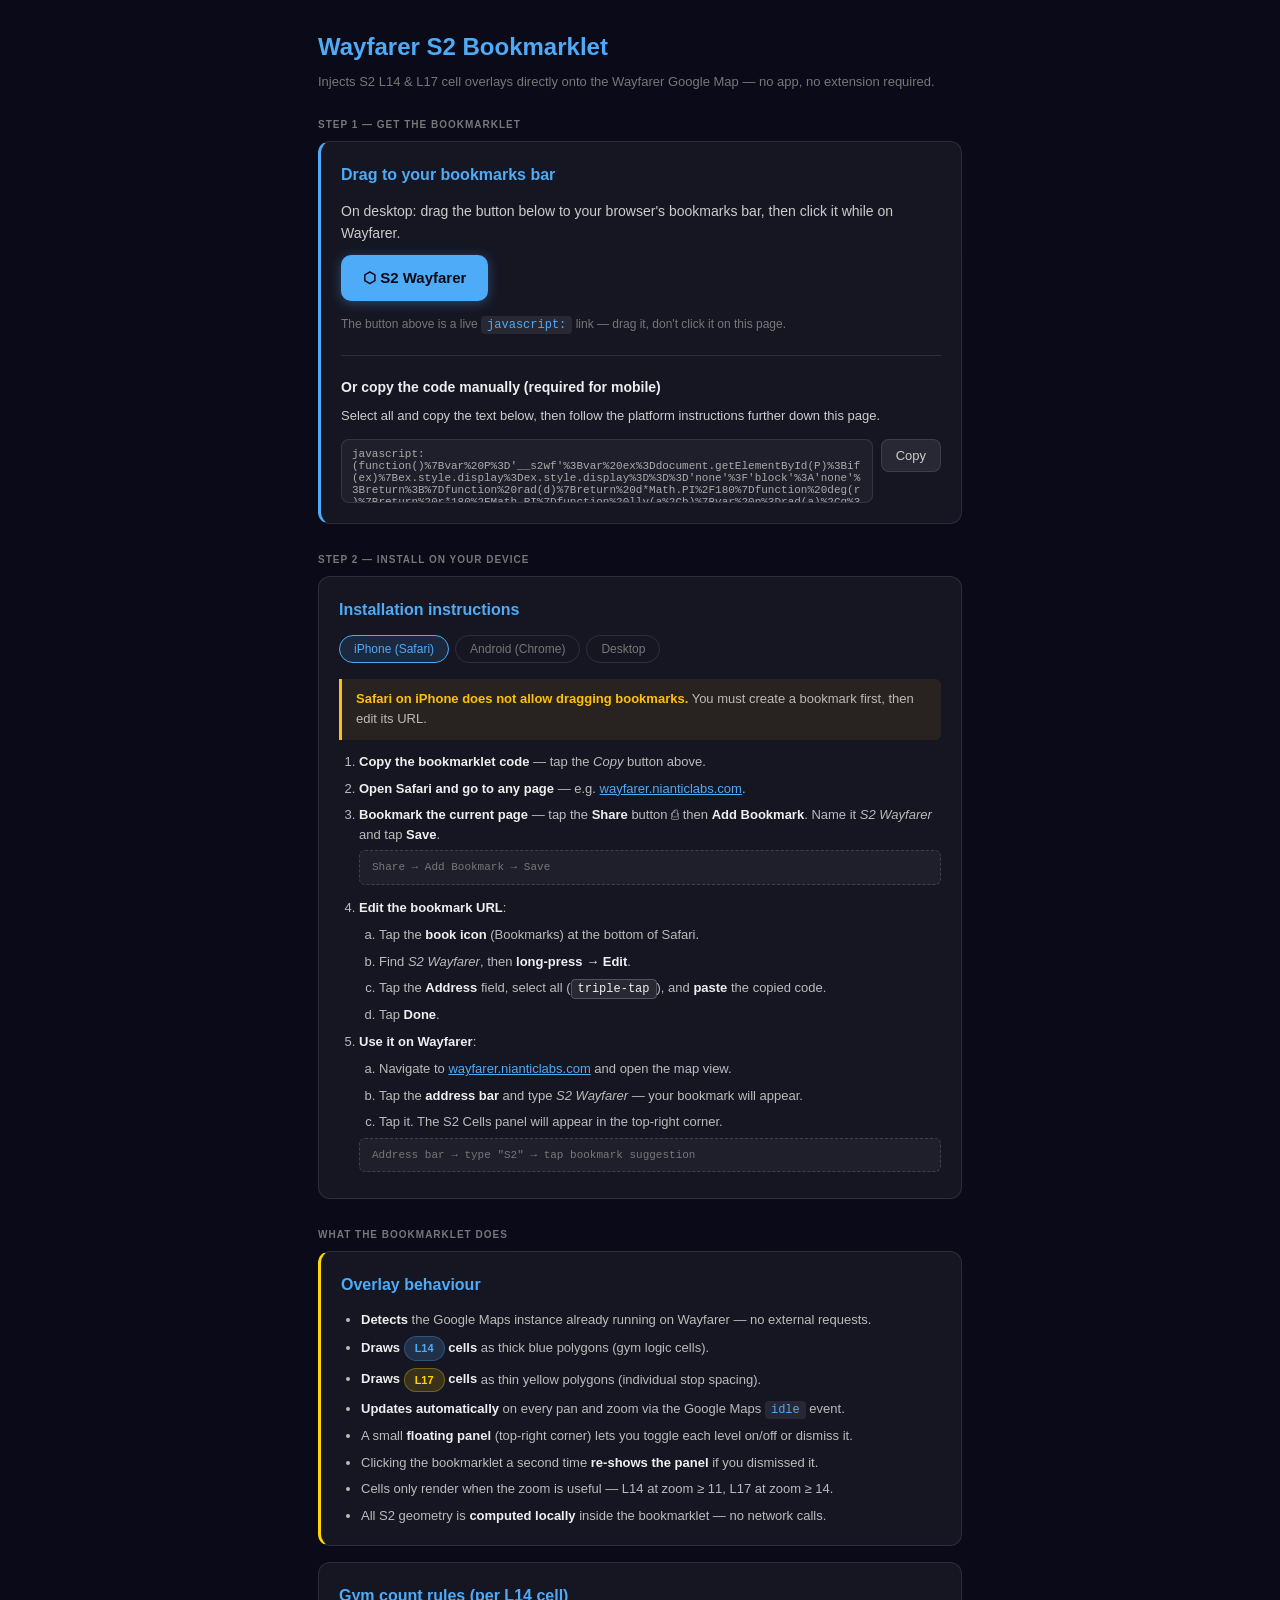
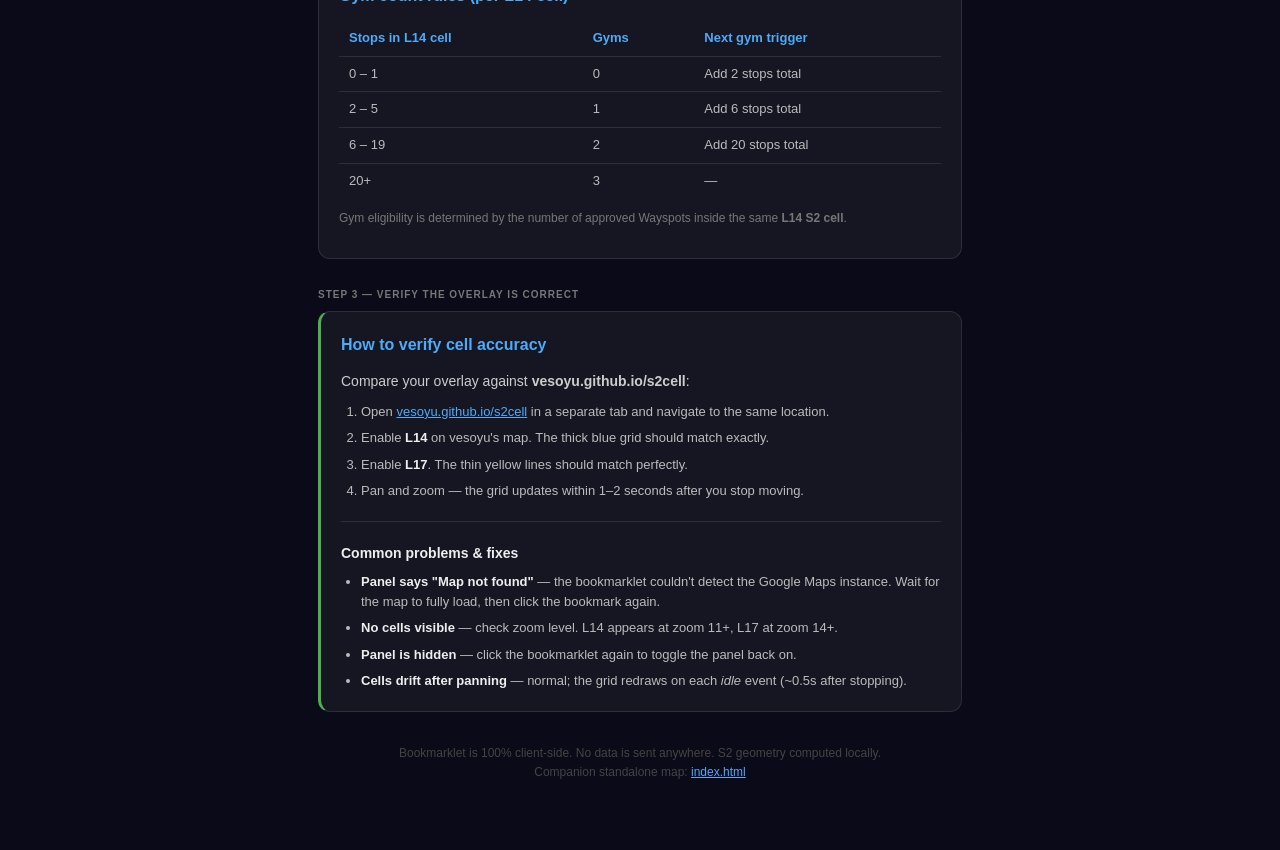
==== commit 266bd082: "Hardcode javascript: URL directly in bookmarklet.html The previous approach serialized BOOKMARKLET_F" ====
--- a/bookmarklet.html
+++ b/bookmarklet.html
@@ -1,4 +1,4 @@
-<!DOCTYPE html>
+﻿<!DOCTYPE html>
 <html lang="en">
 <head>
   <meta charset="UTF-8" />
@@ -32,7 +32,6 @@
       line-height: 1.6;
     }
 
-    /* ── Typography ── */
     h1 { font-size: 24px; color: var(--blue); margin-bottom: 6px; }
     h2 { font-size: 16px; color: var(--blue); margin-bottom: 12px; }
     h3 { font-size: 14px; color: #eee; margin: 16px 0 8px; }
@@ -54,7 +53,6 @@
       color: #eee;
     }
 
-    /* ── Cards ── */
     .card {
       background: var(--surface);
       border: 1px solid var(--border);
@@ -67,7 +65,6 @@
     .card-accent-yellow { border-left: 3px solid var(--yellow); }
     .card-accent-green  { border-left: 3px solid var(--green); }
 
-    /* ── Bookmarklet drag button ── */
     #bm-link {
       display: inline-flex;
       align-items: center;
@@ -86,7 +83,6 @@
     }
     #bm-link:active { cursor: grabbing; transform: scale(0.97); }
 
-    /* ── Copy box ── */
     .copy-wrap {
       display: flex;
       gap: 8px;
@@ -124,7 +120,6 @@
     #copy-btn:hover { background: rgba(255,255,255,0.13); color: #fff; }
     #copy-btn.copied { border-color: var(--green); color: var(--green); }
 
-    /* ── Steps list ── */
     ol.steps, ul.steps {
       padding-left: 20px;
       display: flex;
@@ -152,7 +147,6 @@
       font-family: monospace;
     }
 
-    /* ── Platform tabs ── */
     .tab-group { display: flex; gap: 6px; margin-bottom: 16px; flex-wrap: wrap; }
 
     .tab {
@@ -174,7 +168,6 @@
     .tab-panel { display: none; }
     .tab-panel.active { display: block; }
 
-    /* ── Chip ── */
     .chip {
       display: inline-flex;
       align-items: center;
@@ -188,17 +181,14 @@
     .chip-blue { background: rgba(77,171,247,0.18); color: var(--blue); border: 1px solid rgba(77,171,247,0.3); }
     .chip-yellow { background: rgba(255,214,0,0.15); color: var(--yellow); border: 1px solid rgba(255,214,0,0.3); }
 
-    /* ── Divider ── */
     hr { border: none; border-top: 1px solid var(--border); margin: 20px 0; }
 
-    /* ── Gym table ── */
     table { width: 100%; border-collapse: collapse; font-size: 13px; }
     th, td { padding: 7px 10px; text-align: left; border-bottom: 1px solid var(--border); }
     th { color: var(--blue); font-weight: 700; }
     td { color: #bbb; }
     tr:last-child td { border-bottom: none; }
 
-    /* ── Section anchor ── */
     .section-label {
       font-size: 10px;
       font-weight: 700;
@@ -208,11 +198,9 @@
       margin-bottom: 8px;
     }
 
-    /* ── Header row ── */
     .page-header { margin-bottom: 24px; }
     .page-header p { color: var(--muted); font-size: 13px; }
 
-    /* ── Note box ── */
     .note {
       background: rgba(255,193,7,0.08);
       border-left: 3px solid #ffc107;
@@ -229,25 +217,21 @@
 
   <div class="page-header">
     <h1>Wayfarer S2 Bookmarklet</h1>
-    <p>Injects S2 L14 &amp; L17 cell overlays directly onto the Wayfarer Google Map — no app, no extension required.</p>
-  </div>
-
-  <!-- ══════════════════════════════════════════════════════════════
-       SECTION 1 — THE BOOKMARKLET
-  ════════════════════════════════════════════════════════════════ -->
-
-  <div class="section-label">Step 1 — Get the bookmarklet</div>
+    <p>Injects S2 L14 &amp; L17 cell overlays directly onto the Wayfarer Google Map &mdash; no app, no extension required.</p>
+  </div>
+
+  <div class="section-label">Step 1 &mdash; Get the bookmarklet</div>
 
   <div class="card card-accent-blue">
     <h2>Drag to your bookmarks bar</h2>
     <p>On desktop: drag the button below to your browser's bookmarks bar, then click it while on Wayfarer.</p>
 
-    <a id="bm-link" title="Drag me to your bookmarks bar — do not click here">
-      ⬡ S2 Wayfarer
+    <a id="bm-link" href="javascript:(function()%7Bvar%20P%3D'__s2wf'%3Bvar%20ex%3Ddocument.getElementById(P)%3Bif(ex)%7Bex.style.display%3Dex.style.display%3D%3D%3D'none'%3F'block'%3A'none'%3Breturn%3B%7Dfunction%20rad(d)%7Breturn%20d*Math.PI%2F180%7Dfunction%20deg(r)%7Breturn%20r*180%2FMath.PI%7Dfunction%20llv(a%2Cb)%7Bvar%20p%3Drad(a)%2Cq%3Drad(b)%3Breturn%7Bx%3AMath.cos(p)*Math.cos(q)%2Cy%3AMath.cos(p)*Math.sin(q)%2Cz%3AMath.sin(p)%7D%7Dfunction%20vll(v)%7Breturn%7Blat%3Adeg(Math.atan2(v.z%2CMath.sqrt(v.x*v.x%2Bv.y*v.y)))%2Clng%3Adeg(Math.atan2(v.y%2Cv.x))%7D%7Dfunction%20vfuv(p)%7Bvar%20ax%3DMath.abs(p.x)%2Cay%3DMath.abs(p.y)%2Caz%3DMath.abs(p.z)%2Cf%2Cu%2Cv%3Bif(ax%3Eay%26%26ax%3Eaz)%7Bf%3Dp.x%3E0%3F0%3A3%3Bu%3Df%3D%3D%3D0%3Fp.y%2Fp.x%3A-p.y%2Fp.x%3Bv%3Df%3D%3D%3D0%3Fp.z%2Fp.x%3A-p.z%2Fp.x%7Delse%20if(ay%3Eaz)%7Bf%3Dp.y%3E0%3F1%3A4%3Bu%3Df%3D%3D%3D1%3F-p.x%2Fp.y%3Ap.x%2Fp.y%3Bv%3Df%3D%3D%3D1%3Fp.z%2Fp.y%3A-p.z%2Fp.y%7Delse%7Bf%3Dp.z%3E0%3F2%3A5%3Bu%3Df%3D%3D%3D2%3F-p.x%2Fp.z%3Ap.x%2Fp.z%3Bv%3Df%3D%3D%3D2%3F-p.y%2Fp.z%3Ap.y%2Fp.z%7Dreturn%7Bf%3Af%2Cu%3Au%2Cv%3Av%7D%7Dfunction%20u2s(u)%7Breturn%20u%3E%3D0%3F0.5*Math.sqrt(1%2B3*u)%3A1-0.5*Math.sqrt(1-3*u)%7Dfunction%20s2u(s)%7Breturn%20s%3E%3D0.5%3F(4*s*s-1)%2F3%3A(1-4*(1-s)*(1-s))%2F3%7Dfunction%20s2ij(s%2Clv)%7Bvar%20c%3D1%3C%3Clv%3Breturn%20Math.max(0%2CMath.min(c-1%2CMath.floor(s*c)))%7Dfunction%20crnrs(f%2Ci%2Cj%2Clv)%7Bvar%20sc%3D1%2F(1%3C%3Clv)%3Bfunction%20sp(di%2Cdj)%7Bvar%20si%3D(i%2Bdi)*sc%2Csj%3D(j%2Bdj)*sc%2Cu%3Ds2u(si)%2Cv%3Ds2u(sj)%2Cw%2Cln%3Bswitch(f)%7Bcase%200%3Aw%3D%7Bx%3A1%2Cy%3Au%2Cz%3Av%7D%3Bbreak%3Bcase%201%3Aw%3D%7Bx%3A-u%2Cy%3A1%2Cz%3Av%7D%3Bbreak%3Bcase%202%3Aw%3D%7Bx%3A-u%2Cy%3A-v%2Cz%3A1%7D%3Bbreak%3Bcase%203%3Aw%3D%7Bx%3A-1%2Cy%3A-v%2Cz%3A-u%7D%3Bbreak%3Bcase%204%3Aw%3D%7Bx%3Av%2Cy%3A-1%2Cz%3A-u%7D%3Bbreak%3Bcase%205%3Aw%3D%7Bx%3Av%2Cy%3Au%2Cz%3A-1%7D%3Bbreak%3B%7Dln%3DMath.sqrt(w.x*w.x%2Bw.y*w.y%2Bw.z*w.z)%3Breturn%20vll(%7Bx%3Aw.x%2Fln%2Cy%3Aw.y%2Fln%2Cz%3Aw.z%2Fln%7D)%7Dreturn%5Bsp(0%2C0)%2Csp(1%2C0)%2Csp(1%2C1)%2Csp(0%2C1)%5D%7Dfunction%20gcells(s1%2Cw1%2Cn1%2Ce1%2Clv)%7Bvar%20cs%3D%5B%5D%2Cseen%3D%7B%7D%2CST%3Dlv%3E%3D17%3F28%3A12%2Clt%3D(n1-s1)%2FST%2Clg%3D(e1-w1)%2FST%3Bfor(var%20r%3D0%3Br%3C%3DST%3Br%2B%2B)%7Bfor(var%20c%3D0%3Bc%3C%3DST%3Bc%2B%2B)%7Bvar%20la%3Ds1%2Br*lt%2Clo%3Dw1%2Bc*lg%3Bif(la%3C-85%7C%7Cla%3E85)continue%3Bvar%20xv%3Dllv(la%2Clo)%2Cfv%3Dvfuv(xv)%2Cii%3Ds2ij(u2s(fv.u)%2Clv)%2Cjj%3Ds2ij(u2s(fv.v)%2Clv)%2Ck%3Dfv.f%2B'%2C'%2Bii%2B'%2C'%2Bjj%3Bif(seen%5Bk%5D)continue%3Bseen%5Bk%5D%3D1%3Bcs.push(crnrs(fv.f%2Cii%2Cjj%2Clv))%7D%7Dreturn%20cs%7Dfunction%20showToast(msg)%7Bvar%20t%3Ddocument.createElement('div')%3Bt.style.cssText%3D'position%3Afixed%3Bbottom%3A80px%3Bleft%3A50%25%3Btransform%3AtranslateX(-50%25)%3Bbackground%3Argba(10%2C10%2C25%2C.96)%3Bcolor%3A%23fff%3Bpadding%3A10px%2022px%3Bborder-radius%3A20px%3Bfont-size%3A13px%3Bz-index%3A2147483647%3Bpointer-events%3Anone%3Bwhite-space%3Anowrap%3Bborder%3A1px%20solid%20rgba(255%2C255%2C255%2C.15)%3Bfont-family%3A-apple-system%2Csans-serif%3Bbox-shadow%3A0%204px%2020px%20rgba(0%2C0%2C0%2C.5)'%3Bt.textContent%3Dmsg%3Bdocument.body.appendChild(t)%3BsetTimeout(function()%7Btry%7Bdocument.body.removeChild(t)%7Dcatch(e)%7B%7D%7D%2C3500)%7Dvar%20gm%3Dnull%2Cpo%3D%7Bl14%3A%5B%5D%2Cl17%3A%5B%5D%7D%2Csh%3D%7Bl14%3Atrue%2Cl17%3Atrue%7D%2CstEl%3Dnull%2CretryTimer%3Dnull%3Bfunction%20clr(lv)%7Bfor(var%20i%3D0%3Bi%3Cpo%5Blv%5D.length%3Bi%2B%2B)po%5Blv%5D%5Bi%5D.setMap(null)%3Bpo%5Blv%5D%3D%5B%5D%7Dfunction%20draw()%7Bif(!gm)return%3Bvar%20b%3Dgm.getBounds()%3Bif(!b)return%3Bvar%20sw%3Db.getSouthWest()%2Cne%3Db.getNorthEast()%2Cz%3Dgm.getZoom()%3Bclr('l14')%3Bclr('l17')%3Bif(sh.l14%26%26z%3E%3D11)%7Bgcells(sw.lat()%2Csw.lng()%2Cne.lat()%2Cne.lng()%2C14).forEach(function(c)%7Bpo.l14.push(new%20window.google.maps.Polygon(%7Bpaths%3Ac.map(function(p)%7Breturn%7Blat%3Ap.lat%2Clng%3Ap.lng%7D%7D)%2CstrokeColor%3A'%234dabf7'%2CstrokeWeight%3A3%2CstrokeOpacity%3A.9%2CfillOpacity%3A.04%2CfillColor%3A'%234dabf7'%2Cmap%3Agm%7D))%7D)%7Dif(sh.l17%26%26z%3E%3D14)%7Bgcells(sw.lat()%2Csw.lng()%2Cne.lat()%2Cne.lng()%2C17).forEach(function(c)%7Bpo.l17.push(new%20window.google.maps.Polygon(%7Bpaths%3Ac.map(function(p)%7Breturn%7Blat%3Ap.lat%2Clng%3Ap.lng%7D%7D)%2CstrokeColor%3A'%23ffd600'%2CstrokeWeight%3A1.5%2CstrokeOpacity%3A.85%2CfillOpacity%3A0%2Cmap%3Agm%7D))%7D)%7D%7Dfunction%20onMapFound(instance)%7Bif(gm)return%3Bgm%3Dinstance%3Bif(retryTimer)%7BclearInterval(retryTimer)%3BretryTimer%3Dnull%7Dif(stEl)%7BstEl.style.color%3D'%234caf50'%3BstEl.textContent%3D'%E2%9C%94%20Active'%7DshowToast('Map%20found!%20Drawing%20cells%E2%80%A6')%3Bwindow.google.maps.event.addListener(gm%2C'idle'%2Cdraw)%3Bdraw()%7Dfunction%20checkObj(obj)%7Bif(!obj%7C%7Ctypeof%20obj!%3D%3D'object')return%20null%3Btry%7Bif(obj%20instanceof%20window.google.maps.Map)return%20obj%7Dcatch(e)%7B%7Dvar%20names%3Btry%7Bnames%3DObject.getOwnPropertyNames(obj)%7Dcatch(e)%7Bnames%3D%5B%5D%7Dfor(var%20i%3D0%3Bi%3Cnames.length%3Bi%2B%2B)%7Btry%7Bvar%20v%3Dobj%5Bnames%5Bi%5D%5D%3Bif(v%26%26v%20instanceof%20window.google.maps.Map)return%20v%7Dcatch(e)%7B%7D%7Dreturn%20null%7Dfunction%20checkEl(el)%7Bif(!el)return%20null%3Bvar%20r%3DcheckObj(el)%3Bif(r)return%20r%3Btry%7Bvar%20ctx%3Del.__ngContext__%3Bif(ctx)%7Bvar%20arr%3DArray.isArray(ctx)%3Fctx%3AObject.values(ctx)%3Bfor(var%20i%3D0%3Bi%3Carr.length%3Bi%2B%2B)%7Btry%7Bvar%20item%3Darr%5Bi%5D%3Bif(!item%7C%7Ctypeof%20item!%3D%3D'object')continue%3Bvar%20m%3DcheckObj(item)%3Bif(m)return%20m%3Bvar%20subkeys%3DObject.keys(item)%3Bfor(var%20j%3D0%3Bj%3Csubkeys.length%26%26j%3C60%3Bj%2B%2B)%7Btry%7Bvar%20sub%3Ditem%5Bsubkeys%5Bj%5D%5D%3Bif(sub%26%26typeof%20sub%3D%3D%3D'object')%7Bvar%20m2%3DcheckObj(sub)%3Bif(m2)return%20m2%7D%7Dcatch(e)%7B%7D%7D%7Dcatch(e)%7B%7D%7D%7D%7Dcatch(e)%7B%7Dreturn%20null%7Dfunction%20scanForMap()%7Bif(!window.google%7C%7C!window.google.maps%7C%7C!window.google.maps.Map)return%20null%3Bvar%20gms%3Ddocument.querySelector('.gm-style')%3Bif(gms)%7Bvar%20el%3Dgms.parentElement%3Bfor(var%20d%3D0%3Bd%3C40%26%26el%3Bd%2B%2B)%7Bvar%20r%3DcheckEl(el)%3Bif(r)return%20r%3Bel%3Del.parentElement%7D%7Dvar%20allEls%3Ddocument.querySelectorAll('*')%3Bfor(var%20i%3D0%3Bi%3CallEls.length%3Bi%2B%2B)%7Bvar%20f%3DcheckEl(allEls%5Bi%5D)%3Bif(f)return%20f%7Dtry%7Bvar%20wk%3DObject.keys(window)%3Bfor(var%20j%3D0%3Bj%3Cwk.length%3Bj%2B%2B)%7Btry%7Bvar%20v2%3Dwindow%5Bwk%5Bj%5D%5D%3Bif(v2%26%26v2%20instanceof%20window.google.maps.Map)return%20v2%7Dcatch(e)%7B%7D%7D%7Dcatch(e)%7B%7Dreturn%20null%7Dfunction%20installProtoCapture()%7Bif(!window.google%7C%7C!window.google.maps%7C%7C!window.google.maps.Map)return%3Bvar%20proto%3Dwindow.google.maps.Map.prototype%3Bvar%20methods%3D%5B'getBounds'%2C'getCenter'%2C'getZoom'%2C'setCenter'%2C'panTo'%2C'setZoom'%2C'fitBounds'%2C'setMapTypeId'%2C'getDiv'%2C'panBy'%2C'setOptions'%5D%3Bvar%20originals%3D%7B%7D%2Cdone%3Dfalse%3Bmethods.forEach(function(m)%7Bif(!proto%5Bm%5D)return%3Btry%7Boriginals%5Bm%5D%3Dproto%5Bm%5D%3Bproto%5Bm%5D%3Dfunction()%7Bif(!done%26%26!gm)%7Bdone%3Dtrue%3Bmethods.forEach(function(k)%7Btry%7Bif(originals%5Bk%5D)proto%5Bk%5D%3Doriginals%5Bk%5D%7Dcatch(e)%7B%7D%7D)%3BonMapFound(this)%7Dreturn%20originals%5Bm%5D.apply(this%2Carguments)%7D%7Dcatch(e)%7B%7D%7D)%3Btry%7Bwindow.dispatchEvent(new%20Event('resize'))%7Dcatch(e)%7B%7Dtry%7Bvar%20gms2%3Ddocument.querySelector('.gm-style')%3Bif(gms2%26%26gms2.parentElement)%7Bvar%20cont%3Dgms2.parentElement%3Bcont.dispatchEvent(new%20Event('resize'%2C%7Bbubbles%3Atrue%7D))%3Bcont.dispatchEvent(new%20MouseEvent('mousemove'%2C%7Bbubbles%3Atrue%2CclientX%3A1%2CclientY%3A1%7D))%7D%7Dcatch(e)%7B%7Dtry%7Bwindow.dispatchEvent(new%20Event('scroll'))%7Dcatch(e)%7B%7D%7Dfunction%20mkb(lbl%2Ccol%2Cact%2Ccb)%7Bvar%20b%3Ddocument.createElement('button')%2Con%3Dact%3Bfunction%20upd()%7Bb.style.cssText%3D'padding%3A6px%200%3Bborder-radius%3A6px%3Bborder%3A2px%20solid%20'%2B(on%3Fcol%3A'rgba(255%2C255%2C255%2C.2)')%2B'%3Bbackground%3A'%2B(on%3Fcol%2B'28'%3A'transparent')%2B'%3Bcolor%3A'%2B(on%3Fcol%3A'%23666')%2B'%3Bfont-size%3A13px%3Bfont-weight%3A700%3Bcursor%3Apointer%3Bwidth%3A100%25%3Bfont-family%3Ainherit'%7Db.textContent%3Dlbl%3Bupd()%3Bb.addEventListener('click'%2Cfunction()%7Bon%3D!on%3Bupd()%3Bcb(on)%7D)%3Breturn%20b%7Dvar%20pn%3Ddocument.createElement('div')%3Bpn.id%3DP%3Bpn.style.cssText%3D'position%3Afixed%3Btop%3A70px%3Bright%3A10px%3Bz-index%3A2147483647%3Bbackground%3Argba(8%2C8%2C22%2C.93)%3Bborder%3A1px%20solid%20rgba(255%2C255%2C255%2C.15)%3Bborder-radius%3A10px%3Bpadding%3A10px%3Bfont-family%3A-apple-system%2Csans-serif%3Bcolor%3A%23eee%3Bbox-shadow%3A0%204px%2024px%20rgba(0%2C0%2C0%2C.65)%3Bdisplay%3Aflex%3Bflex-direction%3Acolumn%3Bgap%3A7px%3Bmin-width%3A108px'%3Bvar%20hd%3Ddocument.createElement('div')%3Bhd.style.cssText%3D'display%3Aflex%3Bjustify-content%3Aspace-between%3Balign-items%3Acenter'%3Bvar%20tl%3Ddocument.createElement('span')%3Btl.textContent%3D'S2%20Cells'%3Btl.style.cssText%3D'font-weight%3A700%3Bcolor%3A%234fc3f7%3Bfont-size%3A12px'%3Bvar%20xb%3Ddocument.createElement('button')%3Bxb.textContent%3D'%E2%9C%95'%3Bxb.style.cssText%3D'background%3Anone%3Bborder%3Anone%3Bcolor%3A%23777%3Bcursor%3Apointer%3Bfont-size%3A15px%3Bpadding%3A0%3Bline-height%3A1%3Bfont-family%3Ainherit'%3Bxb.addEventListener('click'%2Cfunction()%7Bpn.style.display%3D'none'%7D)%3Bhd.appendChild(tl)%3Bhd.appendChild(xb)%3Bpn.appendChild(hd)%3Bpn.appendChild(mkb('L14'%2C'%234dabf7'%2Ctrue%2Cfunction(on)%7Bsh.l14%3Don%3Bon%3Fdraw()%3Aclr('l14')%7D))%3Bpn.appendChild(mkb('L17'%2C'%23ffd600'%2Ctrue%2Cfunction(on)%7Bsh.l17%3Don%3Bon%3Fdraw()%3Aclr('l17')%7D))%3BstEl%3Ddocument.createElement('div')%3BstEl.style.cssText%3D'font-size%3A10px%3Bcolor%3A%23888%3Btext-align%3Acenter'%3BstEl.textContent%3D'Searching%E2%80%A6'%3Bpn.appendChild(stEl)%3Bdocument.body.appendChild(pn)%3Bvar%20found%3DscanForMap()%3Bif(found)%7BonMapFound(found)%7Delse%7BinstallProtoCapture()%3Btry%7Bvar%20obs%3Dnew%20MutationObserver(function()%7Bif(gm)%7Bobs.disconnect()%3Breturn%7Dvar%20f%3DscanForMap()%3Bif(f)%7Bobs.disconnect()%3BonMapFound(f)%7D%7D)%3Bobs.observe(document.documentElement%2C%7BchildList%3Atrue%2Csubtree%3Atrue%2Cattributes%3Atrue%7D)%3BsetTimeout(function()%7Bobs.disconnect()%7D%2C10000)%7Dcatch(e)%7B%7Dvar%20att%3D0%3BretryTimer%3DsetInterval(function()%7Bif(gm)%7BclearInterval(retryTimer)%3Breturn%7Dvar%20f%3DscanForMap()%3Bif(f)%7BclearInterval(retryTimer)%3BonMapFound(f)%3Breturn%7Dif(%2B%2Batt%3E%3D20)%7BclearInterval(retryTimer)%3BstEl.style.color%3D'%23f66'%3BstEl.textContent%3D'Map%20not%20found'%3BshowToast('Map%20not%20found%20after%2010s%20%E2%80%94%20try%20reloading')%7D%7D%2C500)%7D%7D)()%3B" title="Drag me to your bookmarks bar &mdash; do not click here">
+      &#x2B21; S2 Wayfarer
     </a>
 
     <p style="color:var(--muted);font-size:12px;margin-top:4px;">
-      The button above is a live <code>javascript:</code> link — drag it, don't click it on this page.
+      The button above is a live <code>javascript:</code> link &mdash; drag it, don't click it on this page.
     </p>
 
     <hr>
@@ -256,16 +240,12 @@
     <p style="font-size:13px;">Select all and copy the text below, then follow the platform instructions further down this page.</p>
 
     <div class="copy-wrap">
-      <textarea id="bm-text" readonly spellcheck="false" autocomplete="off"></textarea>
+      <textarea id="bm-text" readonly spellcheck="false" autocomplete="off">javascript:(function()%7Bvar%20P%3D'__s2wf'%3Bvar%20ex%3Ddocument.getElementById(P)%3Bif(ex)%7Bex.style.display%3Dex.style.display%3D%3D%3D'none'%3F'block'%3A'none'%3Breturn%3B%7Dfunction%20rad(d)%7Breturn%20d*Math.PI%2F180%7Dfunction%20deg(r)%7Breturn%20r*180%2FMath.PI%7Dfunction%20llv(a%2Cb)%7Bvar%20p%3Drad(a)%2Cq%3Drad(b)%3Breturn%7Bx%3AMath.cos(p)*Math.cos(q)%2Cy%3AMath.cos(p)*Math.sin(q)%2Cz%3AMath.sin(p)%7D%7Dfunction%20vll(v)%7Breturn%7Blat%3Adeg(Math.atan2(v.z%2CMath.sqrt(v.x*v.x%2Bv.y*v.y)))%2Clng%3Adeg(Math.atan2(v.y%2Cv.x))%7D%7Dfunction%20vfuv(p)%7Bvar%20ax%3DMath.abs(p.x)%2Cay%3DMath.abs(p.y)%2Caz%3DMath.abs(p.z)%2Cf%2Cu%2Cv%3Bif(ax%3Eay%26%26ax%3Eaz)%7Bf%3Dp.x%3E0%3F0%3A3%3Bu%3Df%3D%3D%3D0%3Fp.y%2Fp.x%3A-p.y%2Fp.x%3Bv%3Df%3D%3D%3D0%3Fp.z%2Fp.x%3A-p.z%2Fp.x%7Delse%20if(ay%3Eaz)%7Bf%3Dp.y%3E0%3F1%3A4%3Bu%3Df%3D%3D%3D1%3F-p.x%2Fp.y%3Ap.x%2Fp.y%3Bv%3Df%3D%3D%3D1%3Fp.z%2Fp.y%3A-p.z%2Fp.y%7Delse%7Bf%3Dp.z%3E0%3F2%3A5%3Bu%3Df%3D%3D%3D2%3F-p.x%2Fp.z%3Ap.x%2Fp.z%3Bv%3Df%3D%3D%3D2%3F-p.y%2Fp.z%3Ap.y%2Fp.z%7Dreturn%7Bf%3Af%2Cu%3Au%2Cv%3Av%7D%7Dfunction%20u2s(u)%7Breturn%20u%3E%3D0%3F0.5*Math.sqrt(1%2B3*u)%3A1-0.5*Math.sqrt(1-3*u)%7Dfunction%20s2u(s)%7Breturn%20s%3E%3D0.5%3F(4*s*s-1)%2F3%3A(1-4*(1-s)*(1-s))%2F3%7Dfunction%20s2ij(s%2Clv)%7Bvar%20c%3D1%3C%3Clv%3Breturn%20Math.max(0%2CMath.min(c-1%2CMath.floor(s*c)))%7Dfunction%20crnrs(f%2Ci%2Cj%2Clv)%7Bvar%20sc%3D1%2F(1%3C%3Clv)%3Bfunction%20sp(di%2Cdj)%7Bvar%20si%3D(i%2Bdi)*sc%2Csj%3D(j%2Bdj)*sc%2Cu%3Ds2u(si)%2Cv%3Ds2u(sj)%2Cw%2Cln%3Bswitch(f)%7Bcase%200%3Aw%3D%7Bx%3A1%2Cy%3Au%2Cz%3Av%7D%3Bbreak%3Bcase%201%3Aw%3D%7Bx%3A-u%2Cy%3A1%2Cz%3Av%7D%3Bbreak%3Bcase%202%3Aw%3D%7Bx%3A-u%2Cy%3A-v%2Cz%3A1%7D%3Bbreak%3Bcase%203%3Aw%3D%7Bx%3A-1%2Cy%3A-v%2Cz%3A-u%7D%3Bbreak%3Bcase%204%3Aw%3D%7Bx%3Av%2Cy%3A-1%2Cz%3A-u%7D%3Bbreak%3Bcase%205%3Aw%3D%7Bx%3Av%2Cy%3Au%2Cz%3A-1%7D%3Bbreak%3B%7Dln%3DMath.sqrt(w.x*w.x%2Bw.y*w.y%2Bw.z*w.z)%3Breturn%20vll(%7Bx%3Aw.x%2Fln%2Cy%3Aw.y%2Fln%2Cz%3Aw.z%2Fln%7D)%7Dreturn%5Bsp(0%2C0)%2Csp(1%2C0)%2Csp(1%2C1)%2Csp(0%2C1)%5D%7Dfunction%20gcells(s1%2Cw1%2Cn1%2Ce1%2Clv)%7Bvar%20cs%3D%5B%5D%2Cseen%3D%7B%7D%2CST%3Dlv%3E%3D17%3F28%3A12%2Clt%3D(n1-s1)%2FST%2Clg%3D(e1-w1)%2FST%3Bfor(var%20r%3D0%3Br%3C%3DST%3Br%2B%2B)%7Bfor(var%20c%3D0%3Bc%3C%3DST%3Bc%2B%2B)%7Bvar%20la%3Ds1%2Br*lt%2Clo%3Dw1%2Bc*lg%3Bif(la%3C-85%7C%7Cla%3E85)continue%3Bvar%20xv%3Dllv(la%2Clo)%2Cfv%3Dvfuv(xv)%2Cii%3Ds2ij(u2s(fv.u)%2Clv)%2Cjj%3Ds2ij(u2s(fv.v)%2Clv)%2Ck%3Dfv.f%2B'%2C'%2Bii%2B'%2C'%2Bjj%3Bif(seen%5Bk%5D)continue%3Bseen%5Bk%5D%3D1%3Bcs.push(crnrs(fv.f%2Cii%2Cjj%2Clv))%7D%7Dreturn%20cs%7Dfunction%20showToast(msg)%7Bvar%20t%3Ddocument.createElement('div')%3Bt.style.cssText%3D'position%3Afixed%3Bbottom%3A80px%3Bleft%3A50%25%3Btransform%3AtranslateX(-50%25)%3Bbackground%3Argba(10%2C10%2C25%2C.96)%3Bcolor%3A%23fff%3Bpadding%3A10px%2022px%3Bborder-radius%3A20px%3Bfont-size%3A13px%3Bz-index%3A2147483647%3Bpointer-events%3Anone%3Bwhite-space%3Anowrap%3Bborder%3A1px%20solid%20rgba(255%2C255%2C255%2C.15)%3Bfont-family%3A-apple-system%2Csans-serif%3Bbox-shadow%3A0%204px%2020px%20rgba(0%2C0%2C0%2C.5)'%3Bt.textContent%3Dmsg%3Bdocument.body.appendChild(t)%3BsetTimeout(function()%7Btry%7Bdocument.body.removeChild(t)%7Dcatch(e)%7B%7D%7D%2C3500)%7Dvar%20gm%3Dnull%2Cpo%3D%7Bl14%3A%5B%5D%2Cl17%3A%5B%5D%7D%2Csh%3D%7Bl14%3Atrue%2Cl17%3Atrue%7D%2CstEl%3Dnull%2CretryTimer%3Dnull%3Bfunction%20clr(lv)%7Bfor(var%20i%3D0%3Bi%3Cpo%5Blv%5D.length%3Bi%2B%2B)po%5Blv%5D%5Bi%5D.setMap(null)%3Bpo%5Blv%5D%3D%5B%5D%7Dfunction%20draw()%7Bif(!gm)return%3Bvar%20b%3Dgm.getBounds()%3Bif(!b)return%3Bvar%20sw%3Db.getSouthWest()%2Cne%3Db.getNorthEast()%2Cz%3Dgm.getZoom()%3Bclr('l14')%3Bclr('l17')%3Bif(sh.l14%26%26z%3E%3D11)%7Bgcells(sw.lat()%2Csw.lng()%2Cne.lat()%2Cne.lng()%2C14).forEach(function(c)%7Bpo.l14.push(new%20window.google.maps.Polygon(%7Bpaths%3Ac.map(function(p)%7Breturn%7Blat%3Ap.lat%2Clng%3Ap.lng%7D%7D)%2CstrokeColor%3A'%234dabf7'%2CstrokeWeight%3A3%2CstrokeOpacity%3A.9%2CfillOpacity%3A.04%2CfillColor%3A'%234dabf7'%2Cmap%3Agm%7D))%7D)%7Dif(sh.l17%26%26z%3E%3D14)%7Bgcells(sw.lat()%2Csw.lng()%2Cne.lat()%2Cne.lng()%2C17).forEach(function(c)%7Bpo.l17.push(new%20window.google.maps.Polygon(%7Bpaths%3Ac.map(function(p)%7Breturn%7Blat%3Ap.lat%2Clng%3Ap.lng%7D%7D)%2CstrokeColor%3A'%23ffd600'%2CstrokeWeight%3A1.5%2CstrokeOpacity%3A.85%2CfillOpacity%3A0%2Cmap%3Agm%7D))%7D)%7D%7Dfunction%20onMapFound(instance)%7Bif(gm)return%3Bgm%3Dinstance%3Bif(retryTimer)%7BclearInterval(retryTimer)%3BretryTimer%3Dnull%7Dif(stEl)%7BstEl.style.color%3D'%234caf50'%3BstEl.textContent%3D'%E2%9C%94%20Active'%7DshowToast('Map%20found!%20Drawing%20cells%E2%80%A6')%3Bwindow.google.maps.event.addListener(gm%2C'idle'%2Cdraw)%3Bdraw()%7Dfunction%20checkObj(obj)%7Bif(!obj%7C%7Ctypeof%20obj!%3D%3D'object')return%20null%3Btry%7Bif(obj%20instanceof%20window.google.maps.Map)return%20obj%7Dcatch(e)%7B%7Dvar%20names%3Btry%7Bnames%3DObject.getOwnPropertyNames(obj)%7Dcatch(e)%7Bnames%3D%5B%5D%7Dfor(var%20i%3D0%3Bi%3Cnames.length%3Bi%2B%2B)%7Btry%7Bvar%20v%3Dobj%5Bnames%5Bi%5D%5D%3Bif(v%26%26v%20instanceof%20window.google.maps.Map)return%20v%7Dcatch(e)%7B%7D%7Dreturn%20null%7Dfunction%20checkEl(el)%7Bif(!el)return%20null%3Bvar%20r%3DcheckObj(el)%3Bif(r)return%20r%3Btry%7Bvar%20ctx%3Del.__ngContext__%3Bif(ctx)%7Bvar%20arr%3DArray.isArray(ctx)%3Fctx%3AObject.values(ctx)%3Bfor(var%20i%3D0%3Bi%3Carr.length%3Bi%2B%2B)%7Btry%7Bvar%20item%3Darr%5Bi%5D%3Bif(!item%7C%7Ctypeof%20item!%3D%3D'object')continue%3Bvar%20m%3DcheckObj(item)%3Bif(m)return%20m%3Bvar%20subkeys%3DObject.keys(item)%3Bfor(var%20j%3D0%3Bj%3Csubkeys.length%26%26j%3C60%3Bj%2B%2B)%7Btry%7Bvar%20sub%3Ditem%5Bsubkeys%5Bj%5D%5D%3Bif(sub%26%26typeof%20sub%3D%3D%3D'object')%7Bvar%20m2%3DcheckObj(sub)%3Bif(m2)return%20m2%7D%7Dcatch(e)%7B%7D%7D%7Dcatch(e)%7B%7D%7D%7D%7Dcatch(e)%7B%7Dreturn%20null%7Dfunction%20scanForMap()%7Bif(!window.google%7C%7C!window.google.maps%7C%7C!window.google.maps.Map)return%20null%3Bvar%20gms%3Ddocument.querySelector('.gm-style')%3Bif(gms)%7Bvar%20el%3Dgms.parentElement%3Bfor(var%20d%3D0%3Bd%3C40%26%26el%3Bd%2B%2B)%7Bvar%20r%3DcheckEl(el)%3Bif(r)return%20r%3Bel%3Del.parentElement%7D%7Dvar%20allEls%3Ddocument.querySelectorAll('*')%3Bfor(var%20i%3D0%3Bi%3CallEls.length%3Bi%2B%2B)%7Bvar%20f%3DcheckEl(allEls%5Bi%5D)%3Bif(f)return%20f%7Dtry%7Bvar%20wk%3DObject.keys(window)%3Bfor(var%20j%3D0%3Bj%3Cwk.length%3Bj%2B%2B)%7Btry%7Bvar%20v2%3Dwindow%5Bwk%5Bj%5D%5D%3Bif(v2%26%26v2%20instanceof%20window.google.maps.Map)return%20v2%7Dcatch(e)%7B%7D%7D%7Dcatch(e)%7B%7Dreturn%20null%7Dfunction%20installProtoCapture()%7Bif(!window.google%7C%7C!window.google.maps%7C%7C!window.google.maps.Map)return%3Bvar%20proto%3Dwindow.google.maps.Map.prototype%3Bvar%20methods%3D%5B'getBounds'%2C'getCenter'%2C'getZoom'%2C'setCenter'%2C'panTo'%2C'setZoom'%2C'fitBounds'%2C'setMapTypeId'%2C'getDiv'%2C'panBy'%2C'setOptions'%5D%3Bvar%20originals%3D%7B%7D%2Cdone%3Dfalse%3Bmethods.forEach(function(m)%7Bif(!proto%5Bm%5D)return%3Btry%7Boriginals%5Bm%5D%3Dproto%5Bm%5D%3Bproto%5Bm%5D%3Dfunction()%7Bif(!done%26%26!gm)%7Bdone%3Dtrue%3Bmethods.forEach(function(k)%7Btry%7Bif(originals%5Bk%5D)proto%5Bk%5D%3Doriginals%5Bk%5D%7Dcatch(e)%7B%7D%7D)%3BonMapFound(this)%7Dreturn%20originals%5Bm%5D.apply(this%2Carguments)%7D%7Dcatch(e)%7B%7D%7D)%3Btry%7Bwindow.dispatchEvent(new%20Event('resize'))%7Dcatch(e)%7B%7Dtry%7Bvar%20gms2%3Ddocument.querySelector('.gm-style')%3Bif(gms2%26%26gms2.parentElement)%7Bvar%20cont%3Dgms2.parentElement%3Bcont.dispatchEvent(new%20Event('resize'%2C%7Bbubbles%3Atrue%7D))%3Bcont.dispatchEvent(new%20MouseEvent('mousemove'%2C%7Bbubbles%3Atrue%2CclientX%3A1%2CclientY%3A1%7D))%7D%7Dcatch(e)%7B%7Dtry%7Bwindow.dispatchEvent(new%20Event('scroll'))%7Dcatch(e)%7B%7D%7Dfunction%20mkb(lbl%2Ccol%2Cact%2Ccb)%7Bvar%20b%3Ddocument.createElement('button')%2Con%3Dact%3Bfunction%20upd()%7Bb.style.cssText%3D'padding%3A6px%200%3Bborder-radius%3A6px%3Bborder%3A2px%20solid%20'%2B(on%3Fcol%3A'rgba(255%2C255%2C255%2C.2)')%2B'%3Bbackground%3A'%2B(on%3Fcol%2B'28'%3A'transparent')%2B'%3Bcolor%3A'%2B(on%3Fcol%3A'%23666')%2B'%3Bfont-size%3A13px%3Bfont-weight%3A700%3Bcursor%3Apointer%3Bwidth%3A100%25%3Bfont-family%3Ainherit'%7Db.textContent%3Dlbl%3Bupd()%3Bb.addEventListener('click'%2Cfunction()%7Bon%3D!on%3Bupd()%3Bcb(on)%7D)%3Breturn%20b%7Dvar%20pn%3Ddocument.createElement('div')%3Bpn.id%3DP%3Bpn.style.cssText%3D'position%3Afixed%3Btop%3A70px%3Bright%3A10px%3Bz-index%3A2147483647%3Bbackground%3Argba(8%2C8%2C22%2C.93)%3Bborder%3A1px%20solid%20rgba(255%2C255%2C255%2C.15)%3Bborder-radius%3A10px%3Bpadding%3A10px%3Bfont-family%3A-apple-system%2Csans-serif%3Bcolor%3A%23eee%3Bbox-shadow%3A0%204px%2024px%20rgba(0%2C0%2C0%2C.65)%3Bdisplay%3Aflex%3Bflex-direction%3Acolumn%3Bgap%3A7px%3Bmin-width%3A108px'%3Bvar%20hd%3Ddocument.createElement('div')%3Bhd.style.cssText%3D'display%3Aflex%3Bjustify-content%3Aspace-between%3Balign-items%3Acenter'%3Bvar%20tl%3Ddocument.createElement('span')%3Btl.textContent%3D'S2%20Cells'%3Btl.style.cssText%3D'font-weight%3A700%3Bcolor%3A%234fc3f7%3Bfont-size%3A12px'%3Bvar%20xb%3Ddocument.createElement('button')%3Bxb.textContent%3D'%E2%9C%95'%3Bxb.style.cssText%3D'background%3Anone%3Bborder%3Anone%3Bcolor%3A%23777%3Bcursor%3Apointer%3Bfont-size%3A15px%3Bpadding%3A0%3Bline-height%3A1%3Bfont-family%3Ainherit'%3Bxb.addEventListener('click'%2Cfunction()%7Bpn.style.display%3D'none'%7D)%3Bhd.appendChild(tl)%3Bhd.appendChild(xb)%3Bpn.appendChild(hd)%3Bpn.appendChild(mkb('L14'%2C'%234dabf7'%2Ctrue%2Cfunction(on)%7Bsh.l14%3Don%3Bon%3Fdraw()%3Aclr('l14')%7D))%3Bpn.appendChild(mkb('L17'%2C'%23ffd600'%2Ctrue%2Cfunction(on)%7Bsh.l17%3Don%3Bon%3Fdraw()%3Aclr('l17')%7D))%3BstEl%3Ddocument.createElement('div')%3BstEl.style.cssText%3D'font-size%3A10px%3Bcolor%3A%23888%3Btext-align%3Acenter'%3BstEl.textContent%3D'Searching%E2%80%A6'%3Bpn.appendChild(stEl)%3Bdocument.body.appendChild(pn)%3Bvar%20found%3DscanForMap()%3Bif(found)%7BonMapFound(found)%7Delse%7BinstallProtoCapture()%3Btry%7Bvar%20obs%3Dnew%20MutationObserver(function()%7Bif(gm)%7Bobs.disconnect()%3Breturn%7Dvar%20f%3DscanForMap()%3Bif(f)%7Bobs.disconnect()%3BonMapFound(f)%7D%7D)%3Bobs.observe(document.documentElement%2C%7BchildList%3Atrue%2Csubtree%3Atrue%2Cattributes%3Atrue%7D)%3BsetTimeout(function()%7Bobs.disconnect()%7D%2C10000)%7Dcatch(e)%7B%7Dvar%20att%3D0%3BretryTimer%3DsetInterval(function()%7Bif(gm)%7BclearInterval(retryTimer)%3Breturn%7Dvar%20f%3DscanForMap()%3Bif(f)%7BclearInterval(retryTimer)%3BonMapFound(f)%3Breturn%7Dif(%2B%2Batt%3E%3D20)%7BclearInterval(retryTimer)%3BstEl.style.color%3D'%23f66'%3BstEl.textContent%3D'Map%20not%20found'%3BshowToast('Map%20not%20found%20after%2010s%20%E2%80%94%20try%20reloading')%7D%7D%2C500)%7D%7D)()%3B</textarea>
       <button id="copy-btn" onclick="copyCode()">Copy</button>
     </div>
   </div>
 
-  <!-- ══════════════════════════════════════════════════════════════
-       SECTION 2 — PLATFORM INSTRUCTIONS
-  ════════════════════════════════════════════════════════════════ -->
-
-  <div class="section-label" style="margin-top:28px;">Step 2 — Install on your device</div>
+  <div class="section-label" style="margin-top:28px;">Step 2 &mdash; Install on your device</div>
 
   <div class="card">
     <h2>Installation instructions</h2>
@@ -276,68 +256,54 @@
       <button class="tab" onclick="switchTab('desktop')">Desktop</button>
     </div>
 
-    <!-- iOS Safari -->
     <div id="tab-ios" class="tab-panel active">
       <div class="note">
         <strong>Safari on iPhone does not allow dragging bookmarks.</strong> You must create a bookmark first, then edit its URL.
       </div>
       <ol class="steps">
-        <li>
-          <strong>Copy the bookmarklet code</strong> — tap the <em>Copy</em> button above to copy the full <code>javascript:…</code> text to your clipboard.
-        </li>
-        <li>
-          <strong>Open Safari and go to any page</strong> — for example, open <a href="https://wayfarer.nianticlabs.com" target="_blank">wayfarer.nianticlabs.com</a>.
-        </li>
-        <li>
-          <strong>Bookmark the current page</strong> — tap the <strong>Share</strong> button <span style="font-size:16px">⎙</span> at the bottom of Safari, then tap <strong>Add Bookmark</strong>. Name it <em>S2 Wayfarer</em> and tap <strong>Save</strong>.
-          <span class="step-img">Share → Add Bookmark → Save</span>
-        </li>
-        <li>
-          <strong>Edit the bookmark URL</strong>:
+        <li><strong>Copy the bookmarklet code</strong> &mdash; tap the <em>Copy</em> button above.</li>
+        <li><strong>Open Safari and go to any page</strong> &mdash; e.g. <a href="https://wayfarer.nianticlabs.com" target="_blank">wayfarer.nianticlabs.com</a>.</li>
+        <li><strong>Bookmark the current page</strong> &mdash; tap the <strong>Share</strong> button &#x2399; then <strong>Add Bookmark</strong>. Name it <em>S2 Wayfarer</em> and tap <strong>Save</strong>.
+          <span class="step-img">Share &rarr; Add Bookmark &rarr; Save</span>
+        </li>
+        <li><strong>Edit the bookmark URL</strong>:
           <ol class="steps" style="margin-top:8px;list-style-type:lower-alpha;">
             <li>Tap the <strong>book icon</strong> (Bookmarks) at the bottom of Safari.</li>
-            <li>Find <em>S2 Wayfarer</em>, then <strong>long-press → Edit</strong>.</li>
+            <li>Find <em>S2 Wayfarer</em>, then <strong>long-press &rarr; Edit</strong>.</li>
             <li>Tap the <strong>Address</strong> field, select all (<kbd>triple-tap</kbd>), and <strong>paste</strong> the copied code.</li>
             <li>Tap <strong>Done</strong>.</li>
           </ol>
         </li>
-        <li>
-          <strong>Use it on Wayfarer</strong>:
+        <li><strong>Use it on Wayfarer</strong>:
           <ol class="steps" style="margin-top:8px;list-style-type:lower-alpha;">
-            <li>Navigate to <a href="https://wayfarer.nianticlabs.com" target="_blank">wayfarer.nianticlabs.com</a> and open a nomination so the map is visible.</li>
-            <li>Tap the <strong>address bar</strong> and type <em>S2 Wayfarer</em> — your bookmark will appear in suggestions.</li>
-            <li>Tap it. The S2 Cells panel will appear in the top-right corner of the map.</li>
+            <li>Navigate to <a href="https://wayfarer.nianticlabs.com" target="_blank">wayfarer.nianticlabs.com</a> and open the map view.</li>
+            <li>Tap the <strong>address bar</strong> and type <em>S2 Wayfarer</em> &mdash; your bookmark will appear.</li>
+            <li>Tap it. The S2 Cells panel will appear in the top-right corner.</li>
           </ol>
-          <span class="step-img">Address bar → type "S2" → tap bookmark suggestion</span>
+          <span class="step-img">Address bar &rarr; type "S2" &rarr; tap bookmark suggestion</span>
         </li>
       </ol>
     </div>
 
-    <!-- Android Chrome -->
     <div id="tab-android" class="tab-panel">
       <div class="note">
         <strong>Chrome on Android does not allow dragging bookmarks.</strong> Create a bookmark first, then edit it.
       </div>
       <ol class="steps">
-        <li>
-          <strong>Copy the bookmarklet code</strong> — tap <em>Copy</em> above.
-        </li>
-        <li>
-          <strong>Bookmark any page</strong> — open Chrome, tap the <strong>⋮ menu → Star / Bookmark this page</strong>. Name it <em>S2 Wayfarer</em> and save.
-          <span class="step-img">⋮ → Bookmark this page → Edit name → Save</span>
-        </li>
-        <li>
-          <strong>Edit the bookmark URL</strong>:
+        <li><strong>Copy the bookmarklet code</strong> &mdash; tap <em>Copy</em> above.</li>
+        <li><strong>Bookmark any page</strong> &mdash; open Chrome, tap the <strong>&#x22EE; menu &rarr; Star / Bookmark this page</strong>. Name it <em>S2 Wayfarer</em> and save.
+          <span class="step-img">&#x22EE; &rarr; Bookmark this page &rarr; Edit name &rarr; Save</span>
+        </li>
+        <li><strong>Edit the bookmark URL</strong>:
           <ol class="steps" style="margin-top:8px;list-style-type:lower-alpha;">
-            <li>Tap the <strong>address bar</strong>, type <em>S2 Wayfarer</em> to surface the bookmark, then <strong>long-press the bookmark → Edit</strong>.</li>
-            <li>Clear the <strong>URL</strong> field and paste the copied <code>javascript:…</code> code.</li>
+            <li>Tap the <strong>address bar</strong>, type <em>S2 Wayfarer</em>, then <strong>long-press the bookmark &rarr; Edit</strong>.</li>
+            <li>Clear the <strong>URL</strong> field and paste the copied <code>javascript:&hellip;</code> code.</li>
             <li>Tap <strong>Save</strong>.</li>
           </ol>
         </li>
-        <li>
-          <strong>Use it on Wayfarer</strong>:
+        <li><strong>Use it on Wayfarer</strong>:
           <ol class="steps" style="margin-top:8px;list-style-type:lower-alpha;">
-            <li>Go to <a href="https://wayfarer.nianticlabs.com" target="_blank">wayfarer.nianticlabs.com</a> and open a nomination map.</li>
+            <li>Go to <a href="https://wayfarer.nianticlabs.com" target="_blank">wayfarer.nianticlabs.com</a> and open the map.</li>
             <li>Tap the address bar, type <em>S2</em>, and tap the <em>S2 Wayfarer</em> bookmark.</li>
             <li>The floating S2 panel will appear.</li>
           </ol>
@@ -345,114 +311,85 @@
       </ol>
     </div>
 
-    <!-- Desktop -->
     <div id="tab-desktop" class="tab-panel">
-      <h3>Method A — Drag (easiest)</h3>
+      <h3>Method A &mdash; Drag (easiest)</h3>
       <ol class="steps">
         <li>Make sure your <strong>bookmarks bar is visible</strong>:
           <ul class="steps" style="margin-top:6px;">
-            <li>Chrome / Edge: <kbd>Ctrl+Shift+B</kbd> (Windows) or <kbd>⌘+Shift+B</kbd> (Mac)</li>
-            <li>Firefox: <kbd>Ctrl+Shift+B</kbd> → View → Toolbars → Bookmarks Toolbar</li>
+            <li>Chrome / Edge: <kbd>Ctrl+Shift+B</kbd> (Windows) or <kbd>&#x2318;+Shift+B</kbd> (Mac)</li>
+            <li>Firefox: <kbd>Ctrl+Shift+B</kbd> &rarr; View &rarr; Toolbars &rarr; Bookmarks Toolbar</li>
           </ul>
         </li>
-        <li><strong>Drag</strong> the <strong>⬡ S2 Wayfarer</strong> button at the top of this page to your bookmarks bar.</li>
-        <li>Navigate to <a href="https://wayfarer.nianticlabs.com" target="_blank">wayfarer.nianticlabs.com</a>, open a nomination, and <strong>click the bookmark</strong>.</li>
+        <li><strong>Drag</strong> the <strong>&#x2B21; S2 Wayfarer</strong> button at the top of this page to your bookmarks bar.</li>
+        <li>Navigate to <a href="https://wayfarer.nianticlabs.com" target="_blank">wayfarer.nianticlabs.com</a>, open the map view, and <strong>click the bookmark</strong>.</li>
       </ol>
 
       <hr>
 
-      <h3>Method B — Manual (if drag doesn't work)</h3>
+      <h3>Method B &mdash; Manual (if drag doesn't work)</h3>
       <ol class="steps">
-        <li>Copy the <code>javascript:…</code> code from the box above.</li>
-        <li>Right-click your bookmarks bar → <strong>Add page…</strong> (Chrome) or <strong>New Bookmark</strong> (Firefox).</li>
+        <li>Copy the <code>javascript:&hellip;</code> code from the box above.</li>
+        <li>Right-click your bookmarks bar &rarr; <strong>Add page&hellip;</strong> (Chrome) or <strong>New Bookmark</strong> (Firefox).</li>
         <li>Set <strong>Name</strong> to <em>S2 Wayfarer</em> and paste the code into the <strong>URL</strong> field.</li>
         <li>Save and click the bookmark while on Wayfarer.</li>
       </ol>
     </div>
   </div>
 
-  <!-- ══════════════════════════════════════════════════════════════
-       SECTION 3 — HOW IT WORKS
-  ════════════════════════════════════════════════════════════════ -->
-
   <div class="section-label" style="margin-top:28px;">What the bookmarklet does</div>
 
   <div class="card card-accent-yellow">
     <h2>Overlay behaviour</h2>
     <ul class="steps">
-      <li><strong>Detects</strong> the Google Maps instance already running on Wayfarer — no external requests.</li>
+      <li><strong>Detects</strong> the Google Maps instance already running on Wayfarer &mdash; no external requests.</li>
       <li><strong>Draws <span class="chip chip-blue">L14</span> cells</strong> as thick blue polygons (gym logic cells).</li>
       <li><strong>Draws <span class="chip chip-yellow">L17</span> cells</strong> as thin yellow polygons (individual stop spacing).</li>
       <li><strong>Updates automatically</strong> on every pan and zoom via the Google Maps <code>idle</code> event.</li>
       <li>A small <strong>floating panel</strong> (top-right corner) lets you toggle each level on/off or dismiss it.</li>
       <li>Clicking the bookmarklet a second time <strong>re-shows the panel</strong> if you dismissed it.</li>
-      <li>Cells only render when the zoom is useful — L14 at zoom ≥ 11, L17 at zoom ≥ 14.</li>
-      <li>All S2 geometry is <strong>computed locally</strong> inside the bookmarklet — no network calls, works offline.</li>
+      <li>Cells only render when the zoom is useful &mdash; L14 at zoom &ge; 11, L17 at zoom &ge; 14.</li>
+      <li>All S2 geometry is <strong>computed locally</strong> inside the bookmarklet &mdash; no network calls.</li>
     </ul>
   </div>
-
-  <!-- ══════════════════════════════════════════════════════════════
-       SECTION 4 — GYM LOGIC
-  ════════════════════════════════════════════════════════════════ -->
 
   <div class="card">
     <h2>Gym count rules (per L14 cell)</h2>
     <table>
       <thead><tr><th>Stops in L14 cell</th><th>Gyms</th><th>Next gym trigger</th></tr></thead>
       <tbody>
-        <tr><td>0 – 1</td><td>0</td><td>Add 2 stops total</td></tr>
-        <tr><td>2 – 5</td><td>1</td><td>Add 6 stops total</td></tr>
-        <tr><td>6 – 19</td><td>2</td><td>Add 20 stops total</td></tr>
-        <tr><td>20+</td><td>3</td><td>—</td></tr>
+        <tr><td>0 &ndash; 1</td><td>0</td><td>Add 2 stops total</td></tr>
+        <tr><td>2 &ndash; 5</td><td>1</td><td>Add 6 stops total</td></tr>
+        <tr><td>6 &ndash; 19</td><td>2</td><td>Add 20 stops total</td></tr>
+        <tr><td>20+</td><td>3</td><td>&mdash;</td></tr>
       </tbody>
     </table>
     <p style="font-size:12px;color:var(--muted);margin-top:10px;">
-      Gym eligibility is determined by the number of approved Wayspots (stops + gyms) inside the same <strong>L14 S2 cell</strong>. When a new Wayspot is approved in a cell that crosses a threshold, the oldest or most-interacted-with stop becomes a gym.
+      Gym eligibility is determined by the number of approved Wayspots inside the same <strong>L14 S2 cell</strong>.
     </p>
   </div>
 
-  <!-- ══════════════════════════════════════════════════════════════
-       SECTION 5 — TESTING
-  ════════════════════════════════════════════════════════════════ -->
-
-  <div class="section-label" style="margin-top:28px;">Step 3 — Verify the overlay is correct</div>
+  <div class="section-label" style="margin-top:28px;">Step 3 &mdash; Verify the overlay is correct</div>
 
   <div class="card card-accent-green">
     <h2>How to verify cell accuracy</h2>
-    <p>Compare your overlay against the reference tool <strong>vesoyu.github.io/s2cell</strong>:</p>
+    <p>Compare your overlay against <strong>vesoyu.github.io/s2cell</strong>:</p>
     <ol class="steps">
-      <li>Open <a href="https://vesoyu.github.io/s2cell" target="_blank">vesoyu.github.io/s2cell</a> in a separate tab. Navigate to the same location as your Wayfarer map.</li>
-      <li>Enable <strong>L14</strong> on vesoyu's map. The thick blue grid lines on Wayfarer should line up exactly with vesoyu's L14 boundaries.</li>
-      <li>Enable <strong>L17</strong> on vesoyu's map. The thin yellow lines on Wayfarer should match perfectly.</li>
-      <li>Pan and zoom on Wayfarer — the grid should update within 1–2 seconds after you stop moving (<em>idle</em> event).</li>
+      <li>Open <a href="https://vesoyu.github.io/s2cell" target="_blank">vesoyu.github.io/s2cell</a> in a separate tab and navigate to the same location.</li>
+      <li>Enable <strong>L14</strong> on vesoyu's map. The thick blue grid should match exactly.</li>
+      <li>Enable <strong>L17</strong>. The thin yellow lines should match perfectly.</li>
+      <li>Pan and zoom &mdash; the grid updates within 1&ndash;2 seconds after you stop moving.</li>
     </ol>
 
     <hr>
 
     <h3>Common problems &amp; fixes</h3>
     <ul class="steps">
-      <li>
-        <strong>Panel says "Map not found"</strong> — the bookmarklet was run before the Wayfarer map fully loaded.
-        Wait for the map to appear, then tap the bookmark again.
-      </li>
-      <li>
-        <strong>No cells visible at all</strong> — check you are zoomed in enough. L14 cells appear at zoom 11+, L17 at zoom 14+. On Wayfarer the nomination map is typically at zoom 15–17.
-      </li>
-      <li>
-        <strong>Panel is hidden</strong> — click / tap the bookmarklet again to toggle the panel back on.
-      </li>
-      <li>
-        <strong>Cells drift slightly after panning</strong> — this is normal; the grid redraws on each <em>idle</em> event (≈0.5 s after you stop). There is no visual lag mid-pan by design, keeping the map usable.
-      </li>
-      <li>
-        <strong>Wayfarer updated and the map broke</strong> — the bookmarklet finds the Google Maps instance by scanning DOM element properties. If Niantic changes the page structure significantly this can stop working. Re-run from this page — an updated version will be here.
-      </li>
+      <li><strong>Panel says "Map not found"</strong> &mdash; the bookmarklet couldn't detect the Google Maps instance. Wait for the map to fully load, then click the bookmark again.</li>
+      <li><strong>No cells visible</strong> &mdash; check zoom level. L14 appears at zoom 11+, L17 at zoom 14+.</li>
+      <li><strong>Panel is hidden</strong> &mdash; click the bookmarklet again to toggle the panel back on.</li>
+      <li><strong>Cells drift after panning</strong> &mdash; normal; the grid redraws on each <em>idle</em> event (~0.5s after stopping).</li>
     </ul>
   </div>
-
-  <!-- ══════════════════════════════════════════════════════════════
-       FOOTER
-  ════════════════════════════════════════════════════════════════ -->
 
   <p style="text-align:center;font-size:12px;color:#444;margin-top:32px;">
     Bookmarklet is 100% client-side. No data is sent anywhere. S2 geometry computed locally.<br>
@@ -460,534 +397,6 @@
   </p>
 
   <script>
-    // ─────────────────────────────────────────────────────────────────
-    // BOOKMARKLET — written as a real JS function so it has syntax
-    // highlighting and can be linted. toString() serialises it for the
-    // javascript: URL. Keep everything self-contained inside the fn.
-    // ─────────────────────────────────────────────────────────────────
-    function BOOKMARKLET_FN() {
-
-      // ── Guard: toggle panel if already injected ───────────────────
-      var P = '__s2wf';
-      var ex = document.getElementById(P);
-      if (ex) { ex.style.display = ex.style.display === 'none' ? 'block' : 'none'; return; }
-
-      // ── S2 Math ───────────────────────────────────────────────────
-      function rad(d) { return d * Math.PI / 180; }
-      function deg(r) { return r * 180 / Math.PI; }
-      function llv(a, b) {
-        var p = rad(a), q = rad(b);
-        return { x: Math.cos(p) * Math.cos(q), y: Math.cos(p) * Math.sin(q), z: Math.sin(p) };
-      }
-      function vll(v) {
-        return { lat: deg(Math.atan2(v.z, Math.sqrt(v.x*v.x + v.y*v.y))), lng: deg(Math.atan2(v.y, v.x)) };
-      }
-      function vfuv(p) {
-        var ax = Math.abs(p.x), ay = Math.abs(p.y), az = Math.abs(p.z), f, u, v;
-        if (ax > ay && ax > az) {
-          f = p.x > 0 ? 0 : 3; u = f===0 ? p.y/p.x : -p.y/p.x; v = f===0 ? p.z/p.x : -p.z/p.x;
-        } else if (ay > az) {
-          f = p.y > 0 ? 1 : 4; u = f===1 ? -p.x/p.y : p.x/p.y; v = f===1 ? p.z/p.y : -p.z/p.y;
-        } else {
-          f = p.z > 0 ? 2 : 5; u = f===2 ? -p.x/p.z : p.x/p.z; v = f===2 ? -p.y/p.z : p.y/p.z;
-        }
-        return { f: f, u: u, v: v };
-      }
-      function u2s(u) { return u >= 0 ? 0.5*Math.sqrt(1+3*u) : 1-0.5*Math.sqrt(1-3*u); }
-      function s2u(s) { return s >= 0.5 ? (4*s*s-1)/3 : (1-4*(1-s)*(1-s))/3; }
-      function s2ij(s, lv) { var c = 1<<lv; return Math.max(0, Math.min(c-1, Math.floor(s*c))); }
-      function crnrs(f, i, j, lv) {
-        var sc = 1/(1<<lv);
-        function sp(di, dj) {
-          var si=(i+di)*sc, sj=(j+dj)*sc, u=s2u(si), v=s2u(sj), w, ln;
-          switch(f) {
-            case 0: w={x:1,y:u,z:v}; break; case 1: w={x:-u,y:1,z:v}; break;
-            case 2: w={x:-u,y:-v,z:1}; break; case 3: w={x:-1,y:-v,z:-u}; break;
-            case 4: w={x:v,y:-1,z:-u}; break; case 5: w={x:v,y:u,z:-1}; break;
-          }
-          ln = Math.sqrt(w.x*w.x + w.y*w.y + w.z*w.z);
-          return vll({x:w.x/ln, y:w.y/ln, z:w.z/ln});
-        }
-        return [sp(0,0), sp(1,0), sp(1,1), sp(0,1)];
-      }
-      function gcells(s1, w1, n1, e1, lv) {
-        var cs=[], seen={}, ST=lv>=17?28:12, lt=(n1-s1)/ST, lg=(e1-w1)/ST;
-        for (var r=0; r<=ST; r++) {
-          for (var c=0; c<=ST; c++) {
-            var la=s1+r*lt, lo=w1+c*lg;
-            if (la<-85||la>85) continue;
-            var xv=llv(la,lo), fv=vfuv(xv);
-            var ii=s2ij(u2s(fv.u),lv), jj=s2ij(u2s(fv.v),lv);
-            var k=fv.f+','+ii+','+jj;
-            if (seen[k]) continue; seen[k]=1;
-            cs.push(crnrs(fv.f,ii,jj,lv));
-          }
-        }
-        return cs;
-      }
-
-      // ── Toast notification ────────────────────────────────────────
-      function showToast(msg) {
-        var t = document.createElement('div');
-        t.style.cssText = 'position:fixed;bottom:80px;left:50%;transform:translateX(-50%);' +
-          'background:rgba(10,10,25,.96);color:#fff;padding:10px 22px;border-radius:20px;' +
-          'font-size:13px;z-index:2147483647;pointer-events:none;white-space:nowrap;' +
-          'border:1px solid rgba(255,255,255,.15);font-family:-apple-system,sans-serif;' +
-          'box-shadow:0 4px 20px rgba(0,0,0,.5)';
-        t.textContent = msg;
-        document.body.appendChild(t);
-        setTimeout(function() { try { document.body.removeChild(t); } catch(e) {} }, 3500);
-      }
-
-      // ── State ─────────────────────────────────────────────────────
-      var gm = null, po = {l14:[], l17:[]}, sh = {l14:true, l17:true};
-      var stEl = null, retryTimer = null;
-
-      // ── Draw cells ────────────────────────────────────────────────
-      function clr(lv) { for (var i=0; i<po[lv].length; i++) po[lv][i].setMap(null); po[lv]=[]; }
-      function draw() {
-        if (!gm) return;
-        var b = gm.getBounds(); if (!b) return;
-        var sw=b.getSouthWest(), ne=b.getNorthEast(), z=gm.getZoom();
-        clr('l14'); clr('l17');
-        if (sh.l14 && z>=11) {
-          gcells(sw.lat(),sw.lng(),ne.lat(),ne.lng(),14).forEach(function(c) {
-            po.l14.push(new window.google.maps.Polygon({
-              paths: c.map(function(p){return{lat:p.lat,lng:p.lng};}),
-              strokeColor:'#4dabf7', strokeWeight:3, strokeOpacity:.9,
-              fillOpacity:.04, fillColor:'#4dabf7', map:gm
-            }));
-          });
-        }
-        if (sh.l17 && z>=14) {
-          gcells(sw.lat(),sw.lng(),ne.lat(),ne.lng(),17).forEach(function(c) {
-            po.l17.push(new window.google.maps.Polygon({
-              paths: c.map(function(p){return{lat:p.lat,lng:p.lng};}),
-              strokeColor:'#ffd600', strokeWeight:1.5, strokeOpacity:.85,
-              fillOpacity:0, map:gm
-            }));
-          });
-        }
-      }
-
-      // ── On map found ──────────────────────────────────────────────
-      function onMapFound(instance) {
-        if (gm) return;
-        gm = instance;
-        if (retryTimer) { clearInterval(retryTimer); retryTimer = null; }
-        if (stEl) { stEl.style.color='#4caf50'; stEl.textContent='✔ Active'; }
-        showToast('Map found! Drawing cells…');
-        window.google.maps.event.addListener(gm, 'idle', draw);
-        draw();
-      }
-
-      // ── Map finder: check one object for a Map instance ───────────
-      // Checks direct properties (including non-enumerable) and also
-      // traverses one level into arrays/sub-objects (covers Angular
-      // component state stored in __ngContext__ arrays).
-      function checkObj(obj) {
-        if (!obj || typeof obj !== 'object') return null;
-        try { if (obj instanceof window.google.maps.Map) return obj; } catch(e) {}
-        var names;
-        try { names = Object.getOwnPropertyNames(obj); } catch(e) { names = []; }
-        for (var i=0; i<names.length; i++) {
-          try {
-            var v = obj[names[i]];
-            if (v && v instanceof window.google.maps.Map) return v;
-          } catch(e) {}
-        }
-        return null;
-      }
-
-      // ── Map finder: check a DOM element and its Angular context ───
-      function checkEl(el) {
-        if (!el) return null;
-        // Direct properties on the element
-        var r = checkObj(el);
-        if (r) return r;
-        // Angular 14+ stores component state in __ngContext__ (an array)
-        try {
-          var ctx = el.__ngContext__;
-          if (ctx) {
-            var arr = Array.isArray(ctx) ? ctx : Object.values(ctx);
-            for (var i=0; i<arr.length; i++) {
-              try {
-                var item = arr[i];
-                if (!item || typeof item !== 'object') continue;
-                // Direct match
-                var m = checkObj(item);
-                if (m) return m;
-                // One level deeper into sub-objects (e.g. service.mapRef.googleMap)
-                var subkeys = Object.keys(item);
-                for (var j=0; j<subkeys.length && j<60; j++) {
-                  try {
-                    var sub = item[subkeys[j]];
-                    if (sub && typeof sub === 'object') {
-                      var m2 = checkObj(sub);
-                      if (m2) return m2;
-                    }
-                  } catch(e) {}
-                }
-              } catch(e) {}
-            }
-          }
-        } catch(e) {}
-        return null;
-      }
-
-      // ── Map finder: full DOM + Angular + window scan ──────────────
-      function scanForMap() {
-        if (!window.google || !window.google.maps || !window.google.maps.Map) return null;
-
-        // Walk UP from .gm-style — go 40 levels to cover any Angular nesting depth.
-        // The map instance is typically stored on the Angular component element that
-        // wraps the Maps container, which can be many levels above .gm-style.
-        var gms = document.querySelector('.gm-style');
-        if (gms) {
-          var el = gms.parentElement;
-          for (var d=0; d<40 && el; d++) {
-            var r = checkEl(el);
-            if (r) return r;
-            el = el.parentElement;
-          }
-        }
-
-        // Broad scan: every element on the page (catches shadow roots too)
-        var allEls = document.querySelectorAll('*');
-        for (var i=0; i<allEls.length; i++) {
-          var f = checkEl(allEls[i]);
-          if (f) return f;
-        }
-
-        // Angular 14+ injector API (window.ng.getInjector)
-        try {
-          if (window.ng && window.ng.getInjector) {
-            var root = document.querySelector('app-root') || document.body;
-            var inj = window.ng.getInjector(root);
-            if (inj && inj._records) {
-              inj._records.forEach(function(rec) {
-                if (gm) return;
-                try {
-                  var svc = rec && rec.value;
-                  if (!svc || typeof svc !== 'object') return;
-                  var fm = checkObj(svc);
-                  if (fm) { gm = fm; return; }
-                  Object.keys(svc).forEach(function(k) {
-                    if (gm) return;
-                    try {
-                      var sub = svc[k];
-                      if (sub && typeof sub === 'object') {
-                        var fm2 = checkObj(sub);
-                        if (fm2) gm = fm2;
-                      }
-                    } catch(e) {}
-                  });
-                } catch(e) {}
-              });
-              if (gm) return gm;
-            }
-          }
-        } catch(e) {}
-
-        // Window-level globals (works if the app stores map in a global var)
-        try {
-          var wk = Object.keys(window);
-          for (var j=0; j<wk.length; j++) {
-            try { var v2=window[wk[j]]; if (v2 && v2 instanceof window.google.maps.Map) return v2; } catch(e) {}
-          }
-        } catch(e) {}
-
-        return null;
-      }
-
-      // ── Map finder: prototype-method patching ─────────────────────
-      // Patches google.maps.Map.prototype so the NEXT time ANY map method
-      // is called (by the page's own code) we capture `this` as the instance.
-      // Then dispatches several events to provoke the existing map to fire.
-      function installProtoCapture() {
-        if (!window.google || !window.google.maps || !window.google.maps.Map) return;
-        var proto = window.google.maps.Map.prototype;
-        var methods = ['getBounds','getCenter','getZoom','setCenter','panTo','setZoom',
-                       'fitBounds','setMapTypeId','getDiv','panBy','setOptions'];
-        var originals = {}, done = false;
-        methods.forEach(function(m) {
-          if (!proto[m]) return;
-          try {
-            originals[m] = proto[m];
-            proto[m] = function() {
-              if (!done && !gm) {
-                done = true;
-                methods.forEach(function(k) { try { if (originals[k]) proto[k]=originals[k]; } catch(e) {} });
-                onMapFound(this);
-              }
-              return originals[m].apply(this, arguments);
-            };
-          } catch(e) {}
-        });
-        // Dispatch events on window AND on the map's container element.
-        // resize causes Google Maps to call getBounds/getCenter internally.
-        try { window.dispatchEvent(new Event('resize')); } catch(e) {}
-        try {
-          var gms2 = document.querySelector('.gm-style');
-          if (gms2 && gms2.parentElement) {
-            var cont = gms2.parentElement;
-            cont.dispatchEvent(new Event('resize', {bubbles:true}));
-            // mousemove inside the map container nudges Angular change detection
-            cont.dispatchEvent(new MouseEvent('mousemove', {bubbles:true, clientX:1, clientY:1}));
-          }
-        } catch(e) {}
-        // Trigger window scroll — some Angular map wrappers respond to this
-        try { window.dispatchEvent(new Event('scroll')); } catch(e) {}
-      }
-
-      // ── Panel button factory ──────────────────────────────────────
-      function mkb(lbl, col, act, cb) {
-        var b = document.createElement('button'), on = act;
-        function upd() {
-          b.style.cssText = 'padding:6px 0;border-radius:6px;border:2px solid ' +
-            (on?col:'rgba(255,255,255,.2)') + ';background:' + (on?col+'28':'transparent') +
-            ';color:' + (on?col:'#666') + ';font-size:13px;font-weight:700;cursor:pointer;width:100%;font-family:inherit';
-        }
-        b.textContent = lbl; upd();
-        b.addEventListener('click', function() { on=!on; upd(); cb(on); });
-        return b;
-      }
-
-      // ── Build floating panel ──────────────────────────────────────
-      var pn = document.createElement('div');
-      pn.id = P;
-      pn.style.cssText = 'position:fixed;top:70px;right:10px;z-index:2147483647;' +
-        'background:rgba(8,8,22,.93);border:1px solid rgba(255,255,255,.15);' +
-        'border-radius:10px;padding:10px;font-family:-apple-system,sans-serif;color:#eee;' +
-        'box-shadow:0 4px 24px rgba(0,0,0,.65);display:flex;flex-direction:column;gap:7px;min-width:108px';
-      var hd = document.createElement('div');
-      hd.style.cssText = 'display:flex;justify-content:space-between;align-items:center';
-      var tl = document.createElement('span');
-      tl.textContent = 'S2 Cells'; tl.style.cssText = 'font-weight:700;color:#4fc3f7;font-size:12px';
-      var xb = document.createElement('button');
-      xb.textContent = '✕';
-      xb.style.cssText = 'background:none;border:none;color:#777;cursor:pointer;font-size:15px;padding:0;line-height:1;font-family:inherit';
-      xb.addEventListener('click', function() { pn.style.display='none'; });
-      hd.appendChild(tl); hd.appendChild(xb); pn.appendChild(hd);
-      pn.appendChild(mkb('L14','#4dabf7',true,function(on){sh.l14=on; on?draw():clr('l14');}));
-      pn.appendChild(mkb('L17','#ffd600',true,function(on){sh.l17=on; on?draw():clr('l17');}));
-      stEl = document.createElement('div');
-      stEl.style.cssText = 'font-size:10px;color:#888;text-align:center';
-      stEl.textContent = 'Searching…';
-      pn.appendChild(stEl);
-      document.body.appendChild(pn);
-
-      // ── Init ──────────────────────────────────────────────────────
-      var found = scanForMap();
-      if (found) {
-        onMapFound(found);
-      } else {
-        // Prototype capture fires on next map method call
-        installProtoCapture();
-        // MutationObserver catches maps that load after bookmarklet runs
-        try {
-          var obs = new MutationObserver(function() {
-            if (gm) { obs.disconnect(); return; }
-            var f = scanForMap(); if (f) { obs.disconnect(); onMapFound(f); }
-          });
-          obs.observe(document.documentElement, {childList:true, subtree:true, attributes:true});
-          setTimeout(function() { obs.disconnect(); }, 10000);
-        } catch(e) {}
-        // Polling fallback: retry every 500 ms for up to 10 s
-        var att = 0;
-        retryTimer = setInterval(function() {
-          if (gm) { clearInterval(retryTimer); return; }
-          var f = scanForMap();
-          if (f) { clearInterval(retryTimer); onMapFound(f); return; }
-          if (++att >= 20) {
-            clearInterval(retryTimer);
-            stEl.style.color='#f66'; stEl.textContent='Map not found';
-            showToast('Map not found after 10s — try reloading');
-          }
-        }, 500);
-      }
-    }
-    // ── End of bookmarklet function ───────────────────────────────────
-
-    // Serialise BOOKMARKLET_FN into a javascript: URL.
-    // toString() gives the full source; we strip the named function
-    // wrapper and turn it into a self-executing anonymous function.
-    var _src = BOOKMARKLET_FN.toString();
-    var _iife = '(' + _src.replace(/^function\s+\w+\s*\(/, 'function(') + ')()';
-    var fullUrl = 'javascript:' + encodeURIComponent(_iife);
-
-    // Keep the old string array code below this line only as dead reference
-    // — it is no longer used. The real source is BOOKMARKLET_FN above.
-    var BM_SOURCE = _iife; // kept for textarea display
-
-    // Stub so nothing below breaks
-    var _STUB = [
-        "(function(){",
-        "var P='__s2wf';",
-        "var ex=document.getElementById(P);",
-        "if(ex){ex.style.display=ex.style.display==='none'?'block':'none';return;}",
-
-        // ── S2 Math ──────────────────────────────────────────────────
-        "function rad(d){return d*Math.PI/180}",
-        "function deg(r){return r*180/Math.PI}",
-        "function llv(a,b){var p=rad(a),q=rad(b);return{x:Math.cos(p)*Math.cos(q),y:Math.cos(p)*Math.sin(q),z:Math.sin(p)}}",
-        "function vll(v){return{lat:deg(Math.atan2(v.z,Math.sqrt(v.x*v.x+v.y*v.y))),lng:deg(Math.atan2(v.y,v.x))}}",
-        "function vfuv(p){",
-          "var ax=Math.abs(p.x),ay=Math.abs(p.y),az=Math.abs(p.z),f,u,v;",
-          "if(ax>ay&&ax>az){f=p.x>0?0:3;u=f===0?p.y/p.x:-p.y/p.x;v=f===0?p.z/p.x:-p.z/p.x}",
-          "else if(ay>az){f=p.y>0?1:4;u=f===1?-p.x/p.y:p.x/p.y;v=f===1?p.z/p.y:-p.z/p.y}",
-          "else{f=p.z>0?2:5;u=f===2?-p.x/p.z:p.x/p.z;v=f===2?-p.y/p.z:p.y/p.z}",
-          "return{f:f,u:u,v:v}",
-        "}",
-        "function u2s(u){return u>=0?0.5*Math.sqrt(1+3*u):1-0.5*Math.sqrt(1-3*u)}",
-        "function s2u(s){return s>=0.5?(4*s*s-1)/3:(1-4*(1-s)*(1-s))/3}",
-        "function s2ij(s,lv){var c=1<<lv;return Math.max(0,Math.min(c-1,Math.floor(s*c)))}",
-        "function crnrs(f,i,j,lv){",
-          "var sc=1/(1<<lv);",
-          "function sp(di,dj){",
-            "var si=(i+di)*sc,sj=(j+dj)*sc,u=s2u(si),v=s2u(sj),w,ln;",
-            "switch(f){",
-              "case 0:w={x:1,y:u,z:v};break;",
-              "case 1:w={x:-u,y:1,z:v};break;",
-              "case 2:w={x:-u,y:-v,z:1};break;",
-              "case 3:w={x:-1,y:-v,z:-u};break;",
-              "case 4:w={x:v,y:-1,z:-u};break;",
-              "case 5:w={x:v,y:u,z:-1};break;",
-            "}",
-            "ln=Math.sqrt(w.x*w.x+w.y*w.y+w.z*w.z);",
-            "return vll({x:w.x/ln,y:w.y/ln,z:w.z/ln})",
-          "}",
-          "return[sp(0,0),sp(1,0),sp(1,1),sp(0,1)]",
-        "}",
-        "function gcells(s1,w1,n1,e1,lv){",
-          "var cs=[],seen={},ST=lv>=17?28:12,lt=(n1-s1)/ST,lg=(e1-w1)/ST,r,c,la,lo,xv,fv,ii,jj,k;",
-          "for(r=0;r<=ST;r++){",
-            "for(c=0;c<=ST;c++){",
-              "la=s1+r*lt;lo=w1+c*lg;",
-              "if(la<-85||la>85)continue;",
-              "xv=llv(la,lo);fv=vfuv(xv);",
-              "ii=s2ij(u2s(fv.u),lv);jj=s2ij(u2s(fv.v),lv);",
-              "k=fv.f+','+ii+','+jj;",
-              "if(seen[k])continue;seen[k]=1;",
-              "cs.push(crnrs(fv.f,ii,jj,lv))",
-            "}",
-          "}",
-          "return cs",
-        "}",
-
-        // ── Find Google Maps instance ────────────────────────────────
-        "function fmap(){",
-          "if(!window.google||!window.google.maps||!window.google.maps.Map)return null;",
-          "var ds=document.querySelectorAll('div'),i,el,ks,j,v;",
-          "for(i=0;i<ds.length;i++){",
-            "el=ds[i];ks=Object.keys(el);",
-            "for(j=0;j<ks.length;j++){",
-              "try{v=el[ks[j]];if(v instanceof window.google.maps.Map)return v}catch(e){}",
-            "}",
-          "}",
-          "return null",
-        "}",
-
-        // ── Overlay state ────────────────────────────────────────────
-        "var gm=null,po={l14:[],l17:[]},sh={l14:true,l17:true};",
-        "function clr(lv){for(var i=0;i<po[lv].length;i++)po[lv][i].setMap(null);po[lv]=[]}",
-        "function draw(){",
-          "if(!gm)return;",
-          "var b=gm.getBounds();if(!b)return;",
-          "var sw=b.getSouthWest(),ne=b.getNorthEast(),z=gm.getZoom();",
-          "clr('l14');clr('l17');",
-          "if(sh.l14&&z>=11){",
-            "gcells(sw.lat(),sw.lng(),ne.lat(),ne.lng(),14).forEach(function(c){",
-              "po.l14.push(new window.google.maps.Polygon({",
-                "paths:c.map(function(p){return{lat:p.lat,lng:p.lng}}),",
-                "strokeColor:'#4dabf7',strokeWeight:3,strokeOpacity:.9,",
-                "fillOpacity:.04,fillColor:'#4dabf7',map:gm",
-              "}))",
-            "})",
-          "}",
-          "if(sh.l17&&z>=14){",
-            "gcells(sw.lat(),sw.lng(),ne.lat(),ne.lng(),17).forEach(function(c){",
-              "po.l17.push(new window.google.maps.Polygon({",
-                "paths:c.map(function(p){return{lat:p.lat,lng:p.lng}}),",
-                "strokeColor:'#ffd600',strokeWeight:1.5,strokeOpacity:.85,",
-                "fillOpacity:0,map:gm",
-              "}))",
-            "})",
-          "}",
-        "}",
-
-        // ── Panel button factory ─────────────────────────────────────
-        "function mkb(lbl,col,act,cb){",
-          "var b=document.createElement('button'),on=act;",
-          "function upd(){",
-            "b.style.cssText='padding:6px 0;border-radius:6px;border:2px solid '+(on?col:'rgba(255,255,255,.2)')+",
-              "';background:'+(on?col+'28':'transparent')+",
-              "';color:'+(on?col:'#666')+",
-              "';font-size:13px;font-weight:700;cursor:pointer;width:100%;font-family:inherit'",
-          "}",
-          "b.textContent=lbl;upd();",
-          "b.addEventListener('click',function(){on=!on;upd();cb(on)});",
-          "return b",
-        "}",
-
-        // ── Build panel ──────────────────────────────────────────────
-        "var pn=document.createElement('div');",
-        "pn.id=P;",
-        "pn.style.cssText='position:fixed;top:70px;right:10px;z-index:2147483647;"+
-          "background:rgba(8,8,22,.93);border:1px solid rgba(255,255,255,.15);"+
-          "border-radius:10px;padding:10px;font-family:-apple-system,sans-serif;"+
-          "color:#eee;box-shadow:0 4px 24px rgba(0,0,0,.65);"+
-          "display:flex;flex-direction:column;gap:7px;min-width:108px';",
-
-        "var hd=document.createElement('div');",
-        "hd.style.cssText='display:flex;justify-content:space-between;align-items:center';",
-        "var tl=document.createElement('span');",
-        "tl.textContent='S2 Cells';",
-        "tl.style.cssText='font-weight:700;color:#4fc3f7;font-size:12px';",
-        "var xb=document.createElement('button');",
-        "xb.textContent='\\u2715';",
-        "xb.style.cssText='background:none;border:none;color:#777;cursor:pointer;font-size:15px;padding:0;line-height:1;font-family:inherit';",
-        "xb.addEventListener('click',function(){pn.style.display='none'});",
-        "hd.appendChild(tl);hd.appendChild(xb);pn.appendChild(hd);",
-
-        "pn.appendChild(mkb('L14','#4dabf7',true,function(on){sh.l14=on;on?draw():clr('l14')}));",
-        "pn.appendChild(mkb('L17','#ffd600',true,function(on){sh.l17=on;on?draw():clr('l17')}));",
-
-        "var st=document.createElement('div');",
-        "st.style.cssText='font-size:10px;color:#555;text-align:center';",
-        "st.textContent='Locating map\\u2026';",
-        "pn.appendChild(st);",
-        "document.body.appendChild(pn);",
-
-        // ── Init with retry ──────────────────────────────────────────
-        "var att=0;",
-        "function init(){",
-          "gm=fmap();",
-          "if(gm){",
-            "st.style.color='#4caf50';st.textContent='\\u2714 Active';",
-            "window.google.maps.event.addListener(gm,'idle',draw);",
-            "draw()",
-          "}else if(att++<8){",
-            "setTimeout(init,700)",
-          "}else{",
-            "st.style.color='#f66';st.textContent='Map not found'",
-          "}",
-        "}",
-        "init()",
-        "})();"
-      ].join('');
-    })();
-
-    // ── Wire up the page ──────────────────────────────────────────
-    var fullUrl = 'javascript:' + encodeURIComponent(BM_SOURCE);
-
-    // Set drag link href
-    document.getElementById('bm-link').href = fullUrl;
-
-    // Populate textarea
-    document.getElementById('bm-text').value = fullUrl;
-
-    // Copy button
     function copyCode() {
       var ta = document.getElementById('bm-text');
       var btn = document.getElementById('copy-btn');
@@ -997,23 +406,16 @@
         navigator.clipboard.writeText(ta.value).then(function() {
           btn.textContent = 'Copied!';
           btn.classList.add('copied');
-          setTimeout(function() {
-            btn.textContent = 'Copy';
-            btn.classList.remove('copied');
-          }, 2000);
+          setTimeout(function() { btn.textContent = 'Copy'; btn.classList.remove('copied'); }, 2000);
         });
-      } catch (e) {
+      } catch(e) {
         document.execCommand('copy');
         btn.textContent = 'Copied!';
         btn.classList.add('copied');
-        setTimeout(function() {
-          btn.textContent = 'Copy';
-          btn.classList.remove('copied');
-        }, 2000);
+        setTimeout(function() { btn.textContent = 'Copy'; btn.classList.remove('copied'); }, 2000);
       }
     }
 
-    // Platform tabs
     function switchTab(id) {
       document.querySelectorAll('.tab').forEach(function(t) { t.classList.remove('active'); });
       document.querySelectorAll('.tab-panel').forEach(function(p) { p.classList.remove('active'); });
@@ -1022,4 +424,4 @@
     }
   </script>
 </body>
-</html>
+</html>
